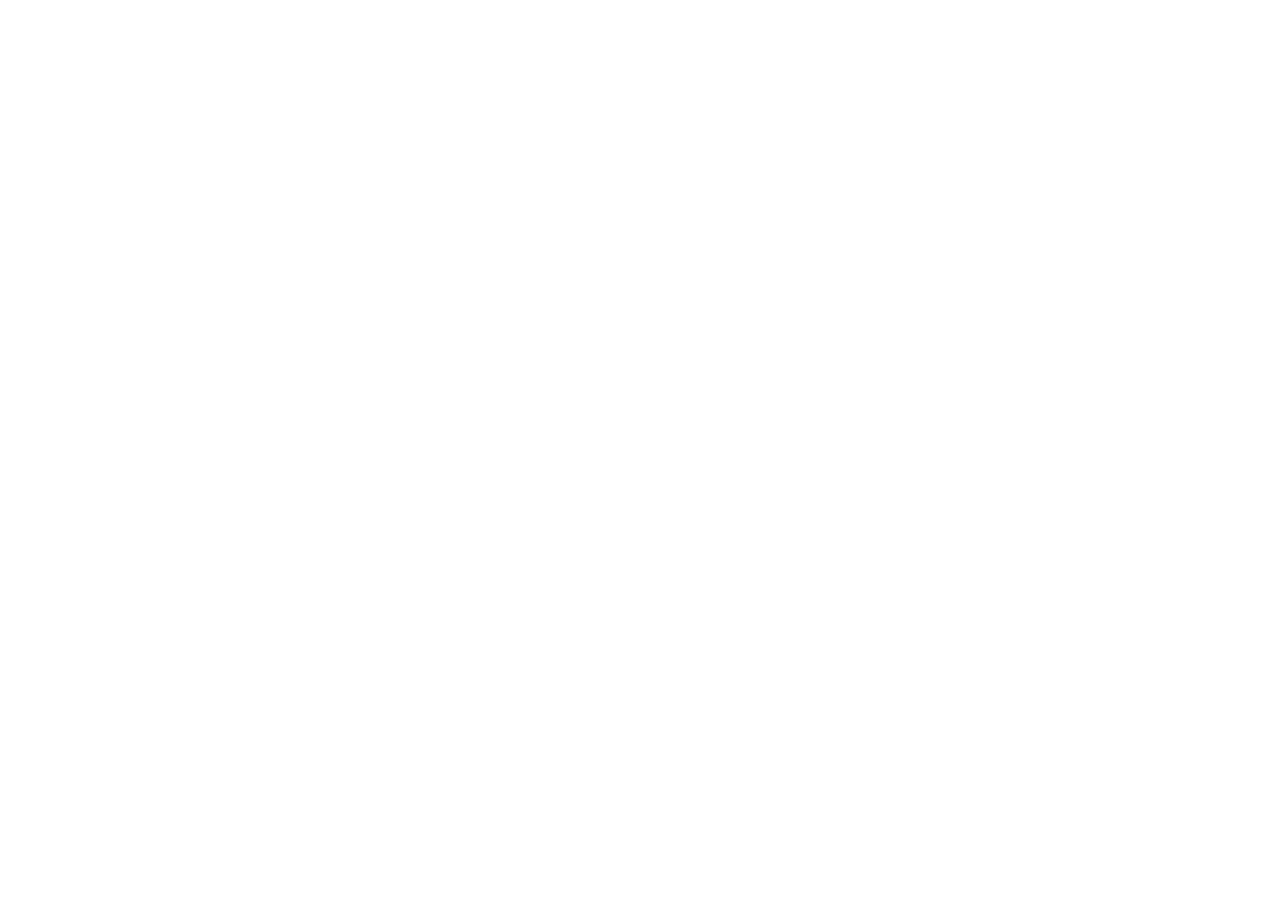
==== index.html @ 72dafe26 "初始化" ====
<!DOCTYPE html>
<html lang="en">
<head>
  <meta charset="UTF-8">
  <meta http-equiv="X-UA-Compatible" content="IE=edge">
  <meta name="viewport" content="width=device-width, initial-scale=1.0">
  <title>Document</title>
</head>
<body>
  
</body>
</html>
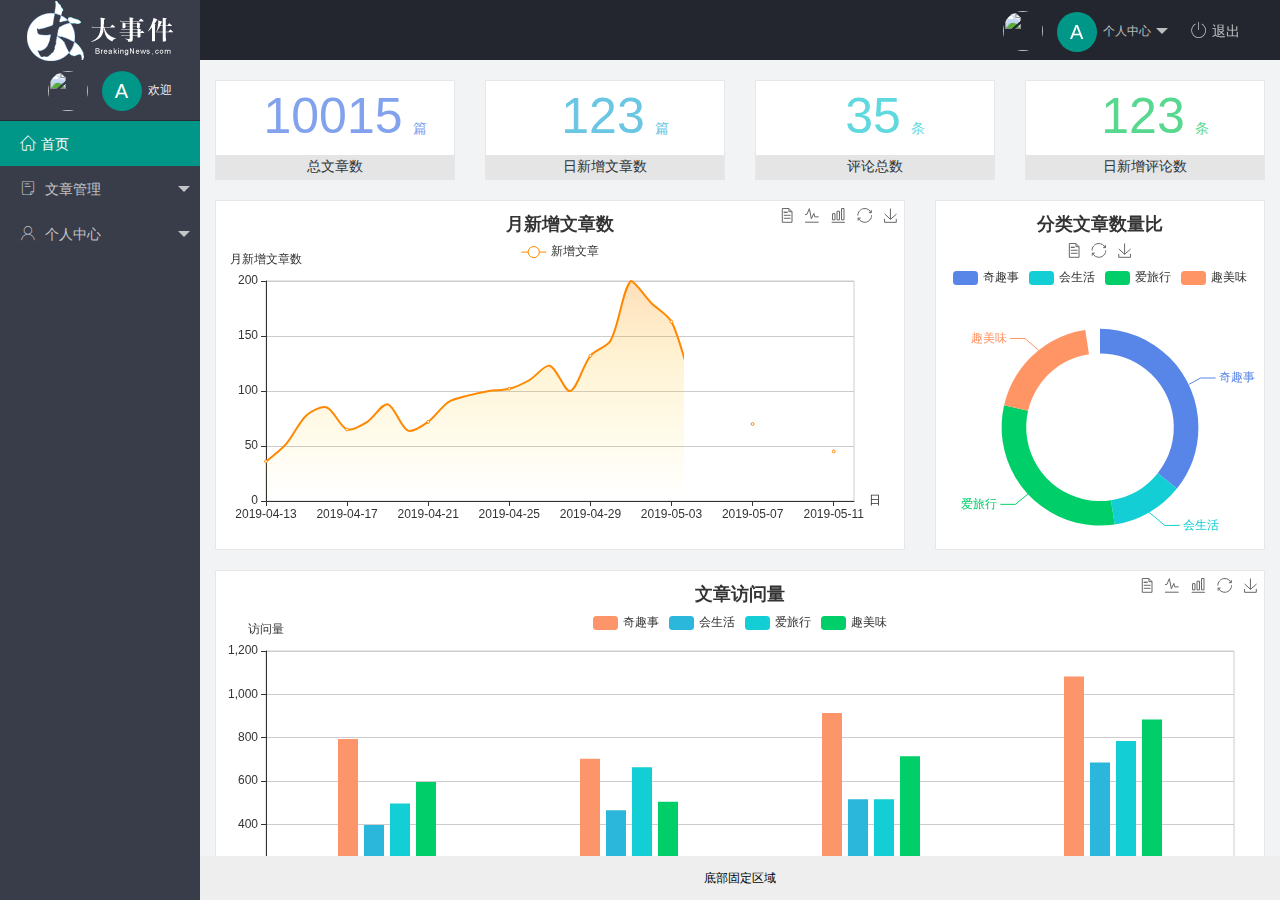
==== commit 8f9b4680: "主页功能开发" ====
--- a/index.html
+++ b/index.html
@@ -4,9 +4,89 @@
   <meta charset="UTF-8">
   <meta http-equiv="X-UA-Compatible" content="IE=edge">
   <meta name="viewport" content="width=device-width, initial-scale=1.0">
-  <title>Document</title>
+  <title>后台主页</title>
+  <link rel="stylesheet" href="/assets/lib/layui/css/layui.css"/>
+  <link rel="stylesheet" href="/assets/fonts/iconfont.css">
+  <link rel="stylesheet" href="/assets/css/index.css"/>
 </head>
 <body>
-  
-</body>
+  <div class="layui-layout layui-layout-admin">
+    <div class="layui-header">
+      <div class="layui-logo layui-hide-xs layui-bg-black">
+        <img src="/assets/images/logo.png" alt=""/>
+      </div>
+      <!-- 头部区域（可配合layui 已有的水平导航） -->
+      <ul class="layui-nav layui-layout-right" >
+        <li class="layui-nav-item layui-hide layui-show-md-inline-block">
+          <a href="javascript:;" class="userinfo">
+            <img src="//tva1.sinaimg.cn/crop.0.0.118.118.180/5db11ff4gw1e77d3nqrv8j203b03cweg.jpg" class="layui-nav-img">
+            <span class="text-avatar">A</span>
+            个人中心
+          </a>
+          <dl class="layui-nav-child">
+            <dd><a href="">基本资料</a></dd>
+            <dd><a href="">更换头像</a></dd>
+            <dd><a href="">重置密码</a></dd>
+          </dl>
+        </li>
+        <li class="layui-nav-item">
+          <a href="JavaScript:;" id="close"><span class="iconfont icon-tuichu"></span>退出</a>
+        </li>
+      </ul>
+    </div>
+    
+    <div class="layui-side layui-bg-black">
+      <div class="layui-side-scroll">
+        <div  class="userinfo">
+          <img src="//tva1.sinaimg.cn/crop.0.0.118.118.180/5db11ff4gw1e77d3nqrv8j203b03cweg.jpg" class="layui-nav-img">
+          <span class="text-avatar">A</span>
+          <span id="welcome">欢迎</span>
+        </div>
+        <!-- 左侧导航区域（可配合layui已有的垂直导航） -->
+        <ul class="layui-nav layui-nav-tree" lay-shrink="all">
+          <li class="layui-nav-item layui-this"><a href="/home/dashboard.html" target="fm"> <span class="iconfont icon-home"></span>首页</a></li>
+          <li class="layui-nav-item ">
+            <a class="" href="javascript:;"><span class="iconfont icon-16"></span>
+              文章管理</a>
+            <dl class="layui-nav-child">
+              <dd><a href="javascript:;">
+                <i class="layui-icon layui-icon-app"></i>
+                  文章类别
+                </a></dd>
+              <dd><a href="javascript:;"><i class="layui-icon layui-icon-app"></i> 
+                文章列表</a></dd>
+              <dd><a href="javascript:;"><i class="layui-icon layui-icon-app"></i> 
+                发布文章</a></dd>
+            </dl>
+          </li>
+          <li class="layui-nav-item">
+            <a href="javascript:;"><span class="iconfont icon-user"></span>
+              个人中心</a>
+            <dl class="layui-nav-child">
+              <dd><a href="javascript:;"><i class="layui-icon layui-icon-app"></i>
+                 基本资料</a></dd>
+              <dd><a href="javascript:;"><i class="layui-icon layui-icon-app"></i> 
+                更换头像</a></dd>
+              <dd><a href=""><i class="layui-icon layui-icon-app"></i> 
+                更改密码</a></dd>
+            </dl>
+          </li>
+        </ul>
+      </div>
+    </div>
+    
+    <div class="layui-body"> 
+      <iframe name='fm' src="/home/dashboard.html" frameborder="0"></iframe>
+    </div>
+    
+    <div class="layui-footer">
+      <!-- 底部固定区域 -->
+      底部固定区域
+    </div>
+  </div>
+  <script src="/assets/lib/layui/layui.all.js"></script>
+  <script src="/assets/lib/jquery.js"></script>
+  <script src="/assets/js/baseAPI.js"></script>
+  <script src="/assets/js/index.js"></script>
+  </body>
 </html>
--- a/assets/lib/layui/css/layui.css
+++ b/assets/lib/layui/css/layui.css
@@ -0,0 +1,2 @@
+/** layui-v2.5.5 MIT License By https://www.layui.com */
+ .layui-inline,img{display:inline-block;vertical-align:middle}h1,h2,h3,h4,h5,h6{font-weight:400}.layui-edge,.layui-header,.layui-inline,.layui-main{position:relative}.layui-body,.layui-edge,.layui-elip{overflow:hidden}.layui-btn,.layui-edge,.layui-inline,img{vertical-align:middle}.layui-btn,.layui-disabled,.layui-icon,.layui-unselect{-moz-user-select:none;-webkit-user-select:none;-ms-user-select:none}.layui-elip,.layui-form-checkbox span,.layui-form-pane .layui-form-label{text-overflow:ellipsis;white-space:nowrap}.layui-breadcrumb,.layui-tree-btnGroup{visibility:hidden}blockquote,body,button,dd,div,dl,dt,form,h1,h2,h3,h4,h5,h6,input,li,ol,p,pre,td,textarea,th,ul{margin:0;padding:0;-webkit-tap-highlight-color:rgba(0,0,0,0)}a:active,a:hover{outline:0}img{border:none}li{list-style:none}table{border-collapse:collapse;border-spacing:0}h4,h5,h6{font-size:100%}button,input,optgroup,option,select,textarea{font-family:inherit;font-size:inherit;font-style:inherit;font-weight:inherit;outline:0}pre{white-space:pre-wrap;white-space:-moz-pre-wrap;white-space:-pre-wrap;white-space:-o-pre-wrap;word-wrap:break-word}body{line-height:24px;font:14px Helvetica Neue,Helvetica,PingFang SC,Tahoma,Arial,sans-serif}hr{height:1px;margin:10px 0;border:0;clear:both}a{color:#333;text-decoration:none}a:hover{color:#777}a cite{font-style:normal;*cursor:pointer}.layui-border-box,.layui-border-box *{box-sizing:border-box}.layui-box,.layui-box *{box-sizing:content-box}.layui-clear{clear:both;*zoom:1}.layui-clear:after{content:'\20';clear:both;*zoom:1;display:block;height:0}.layui-inline{*display:inline;*zoom:1}.layui-edge{display:inline-block;width:0;height:0;border-width:6px;border-style:dashed;border-color:transparent}.layui-edge-top{top:-4px;border-bottom-color:#999;border-bottom-style:solid}.layui-edge-right{border-left-color:#999;border-left-style:solid}.layui-edge-bottom{top:2px;border-top-color:#999;border-top-style:solid}.layui-edge-left{border-right-color:#999;border-right-style:solid}.layui-disabled,.layui-disabled:hover{color:#d2d2d2!important;cursor:not-allowed!important}.layui-circle{border-radius:100%}.layui-show{display:block!important}.layui-hide{display:none!important}@font-face{font-family:layui-icon;src:url(../font/iconfont.eot?v=250);src:url(../font/iconfont.eot?v=250#iefix) format('embedded-opentype'),url(../font/iconfont.woff2?v=250) format('woff2'),url(../font/iconfont.woff?v=250) format('woff'),url(../font/iconfont.ttf?v=250) format('truetype'),url(../font/iconfont.svg?v=250#layui-icon) format('svg')}.layui-icon{font-family:layui-icon!important;font-size:16px;font-style:normal;-webkit-font-smoothing:antialiased;-moz-osx-font-smoothing:grayscale}.layui-icon-reply-fill:before{content:"\e611"}.layui-icon-set-fill:before{content:"\e614"}.layui-icon-menu-fill:before{content:"\e60f"}.layui-icon-search:before{content:"\e615"}.layui-icon-share:before{content:"\e641"}.layui-icon-set-sm:before{content:"\e620"}.layui-icon-engine:before{content:"\e628"}.layui-icon-close:before{content:"\1006"}.layui-icon-close-fill:before{content:"\1007"}.layui-icon-chart-screen:before{content:"\e629"}.layui-icon-star:before{content:"\e600"}.layui-icon-circle-dot:before{content:"\e617"}.layui-icon-chat:before{content:"\e606"}.layui-icon-release:before{content:"\e609"}.layui-icon-list:before{content:"\e60a"}.layui-icon-chart:before{content:"\e62c"}.layui-icon-ok-circle:before{content:"\1005"}.layui-icon-layim-theme:before{content:"\e61b"}.layui-icon-table:before{content:"\e62d"}.layui-icon-right:before{content:"\e602"}.layui-icon-left:before{content:"\e603"}.layui-icon-cart-simple:before{content:"\e698"}.layui-icon-face-cry:before{content:"\e69c"}.layui-icon-face-smile:before{content:"\e6af"}.layui-icon-survey:before{content:"\e6b2"}.layui-icon-tree:before{content:"\e62e"}.layui-icon-upload-circle:before{content:"\e62f"}.layui-icon-add-circle:before{content:"\e61f"}.layui-icon-download-circle:before{content:"\e601"}.layui-icon-templeate-1:before{content:"\e630"}.layui-icon-util:before{content:"\e631"}.layui-icon-face-surprised:before{content:"\e664"}.layui-icon-edit:before{content:"\e642"}.layui-icon-speaker:before{content:"\e645"}.layui-icon-down:before{content:"\e61a"}.layui-icon-file:before{content:"\e621"}.layui-icon-layouts:before{content:"\e632"}.layui-icon-rate-half:before{content:"\e6c9"}.layui-icon-add-circle-fine:before{content:"\e608"}.layui-icon-prev-circle:before{content:"\e633"}.layui-icon-read:before{content:"\e705"}.layui-icon-404:before{content:"\e61c"}.layui-icon-carousel:before{content:"\e634"}.layui-icon-help:before{content:"\e607"}.layui-icon-code-circle:before{content:"\e635"}.layui-icon-water:before{content:"\e636"}.layui-icon-username:before{content:"\e66f"}.layui-icon-find-fill:before{content:"\e670"}.layui-icon-about:before{content:"\e60b"}.layui-icon-location:before{content:"\e715"}.layui-icon-up:before{content:"\e619"}.layui-icon-pause:before{content:"\e651"}.layui-icon-date:before{content:"\e637"}.layui-icon-layim-uploadfile:before{content:"\e61d"}.layui-icon-delete:before{content:"\e640"}.layui-icon-play:before{content:"\e652"}.layui-icon-top:before{content:"\e604"}.layui-icon-friends:before{content:"\e612"}.layui-icon-refresh-3:before{content:"\e9aa"}.layui-icon-ok:before{content:"\e605"}.layui-icon-layer:before{content:"\e638"}.layui-icon-face-smile-fine:before{content:"\e60c"}.layui-icon-dollar:before{content:"\e659"}.layui-icon-group:before{content:"\e613"}.layui-icon-layim-download:before{content:"\e61e"}.layui-icon-picture-fine:before{content:"\e60d"}.layui-icon-link:before{content:"\e64c"}.layui-icon-diamond:before{content:"\e735"}.layui-icon-log:before{content:"\e60e"}.layui-icon-rate-solid:before{content:"\e67a"}.layui-icon-fonts-del:before{content:"\e64f"}.layui-icon-unlink:before{content:"\e64d"}.layui-icon-fonts-clear:before{content:"\e639"}.layui-icon-triangle-r:before{content:"\e623"}.layui-icon-circle:before{content:"\e63f"}.layui-icon-radio:before{content:"\e643"}.layui-icon-align-center:before{content:"\e647"}.layui-icon-align-right:before{content:"\e648"}.layui-icon-align-left:before{content:"\e649"}.layui-icon-loading-1:before{content:"\e63e"}.layui-icon-return:before{content:"\e65c"}.layui-icon-fonts-strong:before{content:"\e62b"}.layui-icon-upload:before{content:"\e67c"}.layui-icon-dialogue:before{content:"\e63a"}.layui-icon-video:before{content:"\e6ed"}.layui-icon-headset:before{content:"\e6fc"}.layui-icon-cellphone-fine:before{content:"\e63b"}.layui-icon-add-1:before{content:"\e654"}.layui-icon-face-smile-b:before{content:"\e650"}.layui-icon-fonts-html:before{content:"\e64b"}.layui-icon-form:before{content:"\e63c"}.layui-icon-cart:before{content:"\e657"}.layui-icon-camera-fill:before{content:"\e65d"}.layui-icon-tabs:before{content:"\e62a"}.layui-icon-fonts-code:before{content:"\e64e"}.layui-icon-fire:before{content:"\e756"}.layui-icon-set:before{content:"\e716"}.layui-icon-fonts-u:before{content:"\e646"}.layui-icon-triangle-d:before{content:"\e625"}.layui-icon-tips:before{content:"\e702"}.layui-icon-picture:before{content:"\e64a"}.layui-icon-more-vertical:before{content:"\e671"}.layui-icon-flag:before{content:"\e66c"}.layui-icon-loading:before{content:"\e63d"}.layui-icon-fonts-i:before{content:"\e644"}.layui-icon-refresh-1:before{content:"\e666"}.layui-icon-rmb:before{content:"\e65e"}.layui-icon-home:before{content:"\e68e"}.layui-icon-user:before{content:"\e770"}.layui-icon-notice:before{content:"\e667"}.layui-icon-login-weibo:before{content:"\e675"}.layui-icon-voice:before{content:"\e688"}.layui-icon-upload-drag:before{content:"\e681"}.layui-icon-login-qq:before{content:"\e676"}.layui-icon-snowflake:before{content:"\e6b1"}.layui-icon-file-b:before{content:"\e655"}.layui-icon-template:before{content:"\e663"}.layui-icon-auz:before{content:"\e672"}.layui-icon-console:before{content:"\e665"}.layui-icon-app:before{content:"\e653"}.layui-icon-prev:before{content:"\e65a"}.layui-icon-website:before{content:"\e7ae"}.layui-icon-next:before{content:"\e65b"}.layui-icon-component:before{content:"\e857"}.layui-icon-more:before{content:"\e65f"}.layui-icon-login-wechat:before{content:"\e677"}.layui-icon-shrink-right:before{content:"\e668"}.layui-icon-spread-left:before{content:"\e66b"}.layui-icon-camera:before{content:"\e660"}.layui-icon-note:before{content:"\e66e"}.layui-icon-refresh:before{content:"\e669"}.layui-icon-female:before{content:"\e661"}.layui-icon-male:before{content:"\e662"}.layui-icon-password:before{content:"\e673"}.layui-icon-senior:before{content:"\e674"}.layui-icon-theme:before{content:"\e66a"}.layui-icon-tread:before{content:"\e6c5"}.layui-icon-praise:before{content:"\e6c6"}.layui-icon-star-fill:before{content:"\e658"}.layui-icon-rate:before{content:"\e67b"}.layui-icon-template-1:before{content:"\e656"}.layui-icon-vercode:before{content:"\e679"}.layui-icon-cellphone:before{content:"\e678"}.layui-icon-screen-full:before{content:"\e622"}.layui-icon-screen-restore:before{content:"\e758"}.layui-icon-cols:before{content:"\e610"}.layui-icon-export:before{content:"\e67d"}.layui-icon-print:before{content:"\e66d"}.layui-icon-slider:before{content:"\e714"}.layui-icon-addition:before{content:"\e624"}.layui-icon-subtraction:before{content:"\e67e"}.layui-icon-service:before{content:"\e626"}.layui-icon-transfer:before{content:"\e691"}.layui-main{width:1140px;margin:0 auto}.layui-header{z-index:1000;height:60px}.layui-header a:hover{transition:all .5s;-webkit-transition:all .5s}.layui-side{position:fixed;left:0;top:0;bottom:0;z-index:999;width:200px;overflow-x:hidden}.layui-side-scroll{position:relative;width:220px;height:100%;overflow-x:hidden}.layui-body{position:absolute;left:200px;right:0;top:0;bottom:0;z-index:998;width:auto;overflow-y:auto;box-sizing:border-box}.layui-layout-body{overflow:hidden}.layui-layout-admin .layui-header{background-color:#23262E}.layui-layout-admin .layui-side{top:60px;width:200px;overflow-x:hidden}.layui-layout-admin .layui-body{position:fixed;top:60px;bottom:44px}.layui-layout-admin .layui-main{width:auto;margin:0 15px}.layui-layout-admin .layui-footer{position:fixed;left:200px;right:0;bottom:0;height:44px;line-height:44px;padding:0 15px;background-color:#eee}.layui-layout-admin .layui-logo{position:absolute;left:0;top:0;width:200px;height:100%;line-height:60px;text-align:center;color:#009688;font-size:16px}.layui-layout-admin .layui-header .layui-nav{background:0 0}.layui-layout-left{position:absolute!important;left:200px;top:0}.layui-layout-right{position:absolute!important;right:0;top:0}.layui-container{position:relative;margin:0 auto;padding:0 15px;box-sizing:border-box}.layui-fluid{position:relative;margin:0 auto;padding:0 15px}.layui-row:after,.layui-row:before{content:'';display:block;clear:both}.layui-col-lg1,.layui-col-lg10,.layui-col-lg11,.layui-col-lg12,.layui-col-lg2,.layui-col-lg3,.layui-col-lg4,.layui-col-lg5,.layui-col-lg6,.layui-col-lg7,.layui-col-lg8,.layui-col-lg9,.layui-col-md1,.layui-col-md10,.layui-col-md11,.layui-col-md12,.layui-col-md2,.layui-col-md3,.layui-col-md4,.layui-col-md5,.layui-col-md6,.layui-col-md7,.layui-col-md8,.layui-col-md9,.layui-col-sm1,.layui-col-sm10,.layui-col-sm11,.layui-col-sm12,.layui-col-sm2,.layui-col-sm3,.layui-col-sm4,.layui-col-sm5,.layui-col-sm6,.layui-col-sm7,.layui-col-sm8,.layui-col-sm9,.layui-col-xs1,.layui-col-xs10,.layui-col-xs11,.layui-col-xs12,.layui-col-xs2,.layui-col-xs3,.layui-col-xs4,.layui-col-xs5,.layui-col-xs6,.layui-col-xs7,.layui-col-xs8,.layui-col-xs9{position:relative;display:block;box-sizing:border-box}.layui-col-xs1,.layui-col-xs10,.layui-col-xs11,.layui-col-xs12,.layui-col-xs2,.layui-col-xs3,.layui-col-xs4,.layui-col-xs5,.layui-col-xs6,.layui-col-xs7,.layui-col-xs8,.layui-col-xs9{float:left}.layui-col-xs1{width:8.33333333%}.layui-col-xs2{width:16.66666667%}.layui-col-xs3{width:25%}.layui-col-xs4{width:33.33333333%}.layui-col-xs5{width:41.66666667%}.layui-col-xs6{width:50%}.layui-col-xs7{width:58.33333333%}.layui-col-xs8{width:66.66666667%}.layui-col-xs9{width:75%}.layui-col-xs10{width:83.33333333%}.layui-col-xs11{width:91.66666667%}.layui-col-xs12{width:100%}.layui-col-xs-offset1{margin-left:8.33333333%}.layui-col-xs-offset2{margin-left:16.66666667%}.layui-col-xs-offset3{margin-left:25%}.layui-col-xs-offset4{margin-left:33.33333333%}.layui-col-xs-offset5{margin-left:41.66666667%}.layui-col-xs-offset6{margin-left:50%}.layui-col-xs-offset7{margin-left:58.33333333%}.layui-col-xs-offset8{margin-left:66.66666667%}.layui-col-xs-offset9{margin-left:75%}.layui-col-xs-offset10{margin-left:83.33333333%}.layui-col-xs-offset11{margin-left:91.66666667%}.layui-col-xs-offset12{margin-left:100%}@media screen and (max-width:768px){.layui-hide-xs{display:none!important}.layui-show-xs-block{display:block!important}.layui-show-xs-inline{display:inline!important}.layui-show-xs-inline-block{display:inline-block!important}}@media screen and (min-width:768px){.layui-container{width:750px}.layui-hide-sm{display:none!important}.layui-show-sm-block{display:block!important}.layui-show-sm-inline{display:inline!important}.layui-show-sm-inline-block{display:inline-block!important}.layui-col-sm1,.layui-col-sm10,.layui-col-sm11,.layui-col-sm12,.layui-col-sm2,.layui-col-sm3,.layui-col-sm4,.layui-col-sm5,.layui-col-sm6,.layui-col-sm7,.layui-col-sm8,.layui-col-sm9{float:left}.layui-col-sm1{width:8.33333333%}.layui-col-sm2{width:16.66666667%}.layui-col-sm3{width:25%}.layui-col-sm4{width:33.33333333%}.layui-col-sm5{width:41.66666667%}.layui-col-sm6{width:50%}.layui-col-sm7{width:58.33333333%}.layui-col-sm8{width:66.66666667%}.layui-col-sm9{width:75%}.layui-col-sm10{width:83.33333333%}.layui-col-sm11{width:91.66666667%}.layui-col-sm12{width:100%}.layui-col-sm-offset1{margin-left:8.33333333%}.layui-col-sm-offset2{margin-left:16.66666667%}.layui-col-sm-offset3{margin-left:25%}.layui-col-sm-offset4{margin-left:33.33333333%}.layui-col-sm-offset5{margin-left:41.66666667%}.layui-col-sm-offset6{margin-left:50%}.layui-col-sm-offset7{margin-left:58.33333333%}.layui-col-sm-offset8{margin-left:66.66666667%}.layui-col-sm-offset9{margin-left:75%}.layui-col-sm-offset10{margin-left:83.33333333%}.layui-col-sm-offset11{margin-left:91.66666667%}.layui-col-sm-offset12{margin-left:100%}}@media screen and (min-width:992px){.layui-container{width:970px}.layui-hide-md{display:none!important}.layui-show-md-block{display:block!important}.layui-show-md-inline{display:inline!important}.layui-show-md-inline-block{display:inline-block!important}.layui-col-md1,.layui-col-md10,.layui-col-md11,.layui-col-md12,.layui-col-md2,.layui-col-md3,.layui-col-md4,.layui-col-md5,.layui-col-md6,.layui-col-md7,.layui-col-md8,.layui-col-md9{float:left}.layui-col-md1{width:8.33333333%}.layui-col-md2{width:16.66666667%}.layui-col-md3{width:25%}.layui-col-md4{width:33.33333333%}.layui-col-md5{width:41.66666667%}.layui-col-md6{width:50%}.layui-col-md7{width:58.33333333%}.layui-col-md8{width:66.66666667%}.layui-col-md9{width:75%}.layui-col-md10{width:83.33333333%}.layui-col-md11{width:91.66666667%}.layui-col-md12{width:100%}.layui-col-md-offset1{margin-left:8.33333333%}.layui-col-md-offset2{margin-left:16.66666667%}.layui-col-md-offset3{margin-left:25%}.layui-col-md-offset4{margin-left:33.33333333%}.layui-col-md-offset5{margin-left:41.66666667%}.layui-col-md-offset6{margin-left:50%}.layui-col-md-offset7{margin-left:58.33333333%}.layui-col-md-offset8{margin-left:66.66666667%}.layui-col-md-offset9{margin-left:75%}.layui-col-md-offset10{margin-left:83.33333333%}.layui-col-md-offset11{margin-left:91.66666667%}.layui-col-md-offset12{margin-left:100%}}@media screen and (min-width:1200px){.layui-container{width:1170px}.layui-hide-lg{display:none!important}.layui-show-lg-block{display:block!important}.layui-show-lg-inline{display:inline!important}.layui-show-lg-inline-block{display:inline-block!important}.layui-col-lg1,.layui-col-lg10,.layui-col-lg11,.layui-col-lg12,.layui-col-lg2,.layui-col-lg3,.layui-col-lg4,.layui-col-lg5,.layui-col-lg6,.layui-col-lg7,.layui-col-lg8,.layui-col-lg9{float:left}.layui-col-lg1{width:8.33333333%}.layui-col-lg2{width:16.66666667%}.layui-col-lg3{width:25%}.layui-col-lg4{width:33.33333333%}.layui-col-lg5{width:41.66666667%}.layui-col-lg6{width:50%}.layui-col-lg7{width:58.33333333%}.layui-col-lg8{width:66.66666667%}.layui-col-lg9{width:75%}.layui-col-lg10{width:83.33333333%}.layui-col-lg11{width:91.66666667%}.layui-col-lg12{width:100%}.layui-col-lg-offset1{margin-left:8.33333333%}.layui-col-lg-offset2{margin-left:16.66666667%}.layui-col-lg-offset3{margin-left:25%}.layui-col-lg-offset4{margin-left:33.33333333%}.layui-col-lg-offset5{margin-left:41.66666667%}.layui-col-lg-offset6{margin-left:50%}.layui-col-lg-offset7{margin-left:58.33333333%}.layui-col-lg-offset8{margin-left:66.66666667%}.layui-col-lg-offset9{margin-left:75%}.layui-col-lg-offset10{margin-left:83.33333333%}.layui-col-lg-offset11{margin-left:91.66666667%}.layui-col-lg-offset12{margin-left:100%}}.layui-col-space1{margin:-.5px}.layui-col-space1>*{padding:.5px}.layui-col-space3{margin:-1.5px}.layui-col-space3>*{padding:1.5px}.layui-col-space5{margin:-2.5px}.layui-col-space5>*{padding:2.5px}.layui-col-space8{margin:-3.5px}.layui-col-space8>*{padding:3.5px}.layui-col-space10{margin:-5px}.layui-col-space10>*{padding:5px}.layui-col-space12{margin:-6px}.layui-col-space12>*{padding:6px}.layui-col-space15{margin:-7.5px}.layui-col-space15>*{padding:7.5px}.layui-col-space18{margin:-9px}.layui-col-space18>*{padding:9px}.layui-col-space20{margin:-10px}.layui-col-space20>*{padding:10px}.layui-col-space22{margin:-11px}.layui-col-space22>*{padding:11px}.layui-col-space25{margin:-12.5px}.layui-col-space25>*{padding:12.5px}.layui-col-space30{margin:-15px}.layui-col-space30>*{padding:15px}.layui-btn,.layui-input,.layui-select,.layui-textarea,.layui-upload-button{outline:0;-webkit-appearance:none;transition:all .3s;-webkit-transition:all .3s;box-sizing:border-box}.layui-elem-quote{margin-bottom:10px;padding:15px;line-height:22px;border-left:5px solid #009688;border-radius:0 2px 2px 0;background-color:#f2f2f2}.layui-quote-nm{border-style:solid;border-width:1px 1px 1px 5px;background:0 0}.layui-elem-field{margin-bottom:10px;padding:0;border-width:1px;border-style:solid}.layui-elem-field legend{margin-left:20px;padding:0 10px;font-size:20px;font-weight:300}.layui-field-title{margin:10px 0 20px;border-width:1px 0 0}.layui-field-box{padding:10px 15px}.layui-field-title .layui-field-box{padding:10px 0}.layui-progress{position:relative;height:6px;border-radius:20px;background-color:#e2e2e2}.layui-progress-bar{position:absolute;left:0;top:0;width:0;max-width:100%;height:6px;border-radius:20px;text-align:right;background-color:#5FB878;transition:all .3s;-webkit-transition:all .3s}.layui-progress-big,.layui-progress-big .layui-progress-bar{height:18px;line-height:18px}.layui-progress-text{position:relative;top:-20px;line-height:18px;font-size:12px;color:#666}.layui-progress-big .layui-progress-text{position:static;padding:0 10px;color:#fff}.layui-collapse{border-width:1px;border-style:solid;border-radius:2px}.layui-colla-content,.layui-colla-item{border-top-width:1px;border-top-style:solid}.layui-colla-item:first-child{border-top:none}.layui-colla-title{position:relative;height:42px;line-height:42px;padding:0 15px 0 35px;color:#333;background-color:#f2f2f2;cursor:pointer;font-size:14px;overflow:hidden}.layui-colla-content{display:none;padding:10px 15px;line-height:22px;color:#666}.layui-colla-icon{position:absolute;left:15px;top:0;font-size:14px}.layui-card{margin-bottom:15px;border-radius:2px;background-color:#fff;box-shadow:0 1px 2px 0 rgba(0,0,0,.05)}.layui-card:last-child{margin-bottom:0}.layui-card-header{position:relative;height:42px;line-height:42px;padding:0 15px;border-bottom:1px solid #f6f6f6;color:#333;border-radius:2px 2px 0 0;font-size:14px}.layui-bg-black,.layui-bg-blue,.layui-bg-cyan,.layui-bg-green,.layui-bg-orange,.layui-bg-red{color:#fff!important}.layui-card-body{position:relative;padding:10px 15px;line-height:24px}.layui-card-body[pad15]{padding:15px}.layui-card-body[pad20]{padding:20px}.layui-card-body .layui-table{margin:5px 0}.layui-card .layui-tab{margin:0}.layui-panel-window{position:relative;padding:15px;border-radius:0;border-top:5px solid #E6E6E6;background-color:#fff}.layui-auxiliar-moving{position:fixed;left:0;right:0;top:0;bottom:0;width:100%;height:100%;background:0 0;z-index:9999999999}.layui-form-label,.layui-form-mid,.layui-form-select,.layui-input-block,.layui-input-inline,.layui-textarea{position:relative}.layui-bg-red{background-color:#FF5722!important}.layui-bg-orange{background-color:#FFB800!important}.layui-bg-green{background-color:#009688!important}.layui-bg-cyan{background-color:#2F4056!important}.layui-bg-blue{background-color:#1E9FFF!important}.layui-bg-black{background-color:#393D49!important}.layui-bg-gray{background-color:#eee!important;color:#666!important}.layui-badge-rim,.layui-colla-content,.layui-colla-item,.layui-collapse,.layui-elem-field,.layui-form-pane .layui-form-item[pane],.layui-form-pane .layui-form-label,.layui-input,.layui-layedit,.layui-layedit-tool,.layui-quote-nm,.layui-select,.layui-tab-bar,.layui-tab-card,.layui-tab-title,.layui-tab-title .layui-this:after,.layui-textarea{border-color:#e6e6e6}.layui-timeline-item:before,hr{background-color:#e6e6e6}.layui-text{line-height:22px;font-size:14px;color:#666}.layui-text h1,.layui-text h2,.layui-text h3{font-weight:500;color:#333}.layui-text h1{font-size:30px}.layui-text h2{font-size:24px}.layui-text h3{font-size:18px}.layui-text a:not(.layui-btn){color:#01AAED}.layui-text a:not(.layui-btn):hover{text-decoration:underline}.layui-text ul{padding:5px 0 5px 15px}.layui-text ul li{margin-top:5px;list-style-type:disc}.layui-text em,.layui-word-aux{color:#999!important;padding:0 5px!important}.layui-btn{display:inline-block;height:38px;line-height:38px;padding:0 18px;background-color:#009688;color:#fff;white-space:nowrap;text-align:center;font-size:14px;border:none;border-radius:2px;cursor:pointer}.layui-btn:hover{opacity:.8;filter:alpha(opacity=80);color:#fff}.layui-btn:active{opacity:1;filter:alpha(opacity=100)}.layui-btn+.layui-btn{margin-left:10px}.layui-btn-container{font-size:0}.layui-btn-container .layui-btn{margin-right:10px;margin-bottom:10px}.layui-btn-container .layui-btn+.layui-btn{margin-left:0}.layui-table .layui-btn-container .layui-btn{margin-bottom:9px}.layui-btn-radius{border-radius:100px}.layui-btn .layui-icon{margin-right:3px;font-size:18px;vertical-align:bottom;vertical-align:middle\9}.layui-btn-primary{border:1px solid #C9C9C9;background-color:#fff;color:#555}.layui-btn-primary:hover{border-color:#009688;color:#333}.layui-btn-normal{background-color:#1E9FFF}.layui-btn-warm{background-color:#FFB800}.layui-btn-danger{background-color:#FF5722}.layui-btn-checked{background-color:#5FB878}.layui-btn-disabled,.layui-btn-disabled:active,.layui-btn-disabled:hover{border:1px solid #e6e6e6;background-color:#FBFBFB;color:#C9C9C9;cursor:not-allowed;opacity:1}.layui-btn-lg{height:44px;line-height:44px;padding:0 25px;font-size:16px}.layui-btn-sm{height:30px;line-height:30px;padding:0 10px;font-size:12px}.layui-btn-sm i{font-size:16px!important}.layui-btn-xs{height:22px;line-height:22px;padding:0 5px;font-size:12px}.layui-btn-xs i{font-size:14px!important}.layui-btn-group{display:inline-block;vertical-align:middle;font-size:0}.layui-btn-group .layui-btn{margin-left:0!important;margin-right:0!important;border-left:1px solid rgba(255,255,255,.5);border-radius:0}.layui-btn-group .layui-btn-primary{border-left:none}.layui-btn-group .layui-btn-primary:hover{border-color:#C9C9C9;color:#009688}.layui-btn-group .layui-btn:first-child{border-left:none;border-radius:2px 0 0 2px}.layui-btn-group .layui-btn-primary:first-child{border-left:1px solid #c9c9c9}.layui-btn-group .layui-btn:last-child{border-radius:0 2px 2px 0}.layui-btn-group .layui-btn+.layui-btn{margin-left:0}.layui-btn-group+.layui-btn-group{margin-left:10px}.layui-btn-fluid{width:100%}.layui-input,.layui-select,.layui-textarea{height:38px;line-height:1.3;line-height:38px\9;border-width:1px;border-style:solid;background-color:#fff;border-radius:2px}.layui-input::-webkit-input-placeholder,.layui-select::-webkit-input-placeholder,.layui-textarea::-webkit-input-placeholder{line-height:1.3}.layui-input,.layui-textarea{display:block;width:100%;padding-left:10px}.layui-input:hover,.layui-textarea:hover{border-color:#D2D2D2!important}.layui-input:focus,.layui-textarea:focus{border-color:#C9C9C9!important}.layui-textarea{min-height:100px;height:auto;line-height:20px;padding:6px 10px;resize:vertical}.layui-select{padding:0 10px}.layui-form input[type=checkbox],.layui-form input[type=radio],.layui-form select{display:none}.layui-form [lay-ignore]{display:initial}.layui-form-item{margin-bottom:15px;clear:both;*zoom:1}.layui-form-item:after{content:'\20';clear:both;*zoom:1;display:block;height:0}.layui-form-label{float:left;display:block;padding:9px 15px;width:80px;font-weight:400;line-height:20px;text-align:right}.layui-form-label-col{display:block;float:none;padding:9px 0;line-height:20px;text-align:left}.layui-form-item .layui-inline{margin-bottom:5px;margin-right:10px}.layui-input-block{margin-left:110px;min-height:36px}.layui-input-inline{display:inline-block;vertical-align:middle}.layui-form-item .layui-input-inline{float:left;width:190px;margin-right:10px}.layui-form-text .layui-input-inline{width:auto}.layui-form-mid{float:left;display:block;padding:9px 0!important;line-height:20px;margin-right:10px}.layui-form-danger+.layui-form-select .layui-input,.layui-form-danger:focus{border-color:#FF5722!important}.layui-form-select .layui-input{padding-right:30px;cursor:pointer}.layui-form-select .layui-edge{position:absolute;right:10px;top:50%;margin-top:-3px;cursor:pointer;border-width:6px;border-top-color:#c2c2c2;border-top-style:solid;transition:all .3s;-webkit-transition:all .3s}.layui-form-select dl{display:none;position:absolute;left:0;top:42px;padding:5px 0;z-index:899;min-width:100%;border:1px solid #d2d2d2;max-height:300px;overflow-y:auto;background-color:#fff;border-radius:2px;box-shadow:0 2px 4px rgba(0,0,0,.12);box-sizing:border-box}.layui-form-select dl dd,.layui-form-select dl dt{padding:0 10px;line-height:36px;white-space:nowrap;overflow:hidden;text-overflow:ellipsis}.layui-form-select dl dt{font-size:12px;color:#999}.layui-form-select dl dd{cursor:pointer}.layui-form-select dl dd:hover{background-color:#f2f2f2;-webkit-transition:.5s all;transition:.5s all}.layui-form-select .layui-select-group dd{padding-left:20px}.layui-form-select dl dd.layui-select-tips{padding-left:10px!important;color:#999}.layui-form-select dl dd.layui-this{background-color:#5FB878;color:#fff}.layui-form-checkbox,.layui-form-select dl dd.layui-disabled{background-color:#fff}.layui-form-selected dl{display:block}.layui-form-checkbox,.layui-form-checkbox *,.layui-form-switch{display:inline-block;vertical-align:middle}.layui-form-selected .layui-edge{margin-top:-9px;-webkit-transform:rotate(180deg);transform:rotate(180deg);margin-top:-3px\9}:root .layui-form-selected .layui-edge{margin-top:-9px\0/IE9}.layui-form-selectup dl{top:auto;bottom:42px}.layui-select-none{margin:5px 0;text-align:center;color:#999}.layui-select-disabled .layui-disabled{border-color:#eee!important}.layui-select-disabled .layui-edge{border-top-color:#d2d2d2}.layui-form-checkbox{position:relative;height:30px;line-height:30px;margin-right:10px;padding-right:30px;cursor:pointer;font-size:0;-webkit-transition:.1s linear;transition:.1s linear;box-sizing:border-box}.layui-form-checkbox span{padding:0 10px;height:100%;font-size:14px;border-radius:2px 0 0 2px;background-color:#d2d2d2;color:#fff;overflow:hidden}.layui-form-checkbox:hover span{background-color:#c2c2c2}.layui-form-checkbox i{position:absolute;right:0;top:0;width:30px;height:28px;border:1px solid #d2d2d2;border-left:none;border-radius:0 2px 2px 0;color:#fff;font-size:20px;text-align:center}.layui-form-checkbox:hover i{border-color:#c2c2c2;color:#c2c2c2}.layui-form-checked,.layui-form-checked:hover{border-color:#5FB878}.layui-form-checked span,.layui-form-checked:hover span{background-color:#5FB878}.layui-form-checked i,.layui-form-checked:hover i{color:#5FB878}.layui-form-item .layui-form-checkbox{margin-top:4px}.layui-form-checkbox[lay-skin=primary]{height:auto!important;line-height:normal!important;min-width:18px;min-height:18px;border:none!important;margin-right:0;padding-left:28px;padding-right:0;background:0 0}.layui-form-checkbox[lay-skin=primary] span{padding-left:0;padding-right:15px;line-height:18px;background:0 0;color:#666}.layui-form-checkbox[lay-skin=primary] i{right:auto;left:0;width:16px;height:16px;line-height:16px;border:1px solid #d2d2d2;font-size:12px;border-radius:2px;background-color:#fff;-webkit-transition:.1s linear;transition:.1s linear}.layui-form-checkbox[lay-skin=primary]:hover i{border-color:#5FB878;color:#fff}.layui-form-checked[lay-skin=primary] i{border-color:#5FB878!important;background-color:#5FB878;color:#fff}.layui-checkbox-disbaled[lay-skin=primary] span{background:0 0!important;color:#c2c2c2}.layui-checkbox-disbaled[lay-skin=primary]:hover i{border-color:#d2d2d2}.layui-form-item .layui-form-checkbox[lay-skin=primary]{margin-top:10px}.layui-form-switch{position:relative;height:22px;line-height:22px;min-width:35px;padding:0 5px;margin-top:8px;border:1px solid #d2d2d2;border-radius:20px;cursor:pointer;background-color:#fff;-webkit-transition:.1s linear;transition:.1s linear}.layui-form-switch i{position:absolute;left:5px;top:3px;width:16px;height:16px;border-radius:20px;background-color:#d2d2d2;-webkit-transition:.1s linear;transition:.1s linear}.layui-form-switch em{position:relative;top:0;width:25px;margin-left:21px;padding:0!important;text-align:center!important;color:#999!important;font-style:normal!important;font-size:12px}.layui-form-onswitch{border-color:#5FB878;background-color:#5FB878}.layui-checkbox-disbaled,.layui-checkbox-disbaled i{border-color:#e2e2e2!important}.layui-form-onswitch i{left:100%;margin-left:-21px;background-color:#fff}.layui-form-onswitch em{margin-left:5px;margin-right:21px;color:#fff!important}.layui-checkbox-disbaled span{background-color:#e2e2e2!important}.layui-checkbox-disbaled:hover i{color:#fff!important}[lay-radio]{display:none}.layui-form-radio,.layui-form-radio *{display:inline-block;vertical-align:middle}.layui-form-radio{line-height:28px;margin:6px 10px 0 0;padding-right:10px;cursor:pointer;font-size:0}.layui-form-radio *{font-size:14px}.layui-form-radio>i{margin-right:8px;font-size:22px;color:#c2c2c2}.layui-form-radio>i:hover,.layui-form-radioed>i{color:#5FB878}.layui-radio-disbaled>i{color:#e2e2e2!important}.layui-form-pane .layui-form-label{width:110px;padding:8px 15px;height:38px;line-height:20px;border-width:1px;border-style:solid;border-radius:2px 0 0 2px;text-align:center;background-color:#FBFBFB;overflow:hidden;box-sizing:border-box}.layui-form-pane .layui-input-inline{margin-left:-1px}.layui-form-pane .layui-input-block{margin-left:110px;left:-1px}.layui-form-pane .layui-input{border-radius:0 2px 2px 0}.layui-form-pane .layui-form-text .layui-form-label{float:none;width:100%;border-radius:2px;box-sizing:border-box;text-align:left}.layui-form-pane .layui-form-text .layui-input-inline{display:block;margin:0;top:-1px;clear:both}.layui-form-pane .layui-form-text .layui-input-block{margin:0;left:0;top:-1px}.layui-form-pane .layui-form-text .layui-textarea{min-height:100px;border-radius:0 0 2px 2px}.layui-form-pane .layui-form-checkbox{margin:4px 0 4px 10px}.layui-form-pane .layui-form-radio,.layui-form-pane .layui-form-switch{margin-top:6px;margin-left:10px}.layui-form-pane .layui-form-item[pane]{position:relative;border-width:1px;border-style:solid}.layui-form-pane .layui-form-item[pane] .layui-form-label{position:absolute;left:0;top:0;height:100%;border-width:0 1px 0 0}.layui-form-pane .layui-form-item[pane] .layui-input-inline{margin-left:110px}@media screen and (max-width:450px){.layui-form-item .layui-form-label{text-overflow:ellipsis;overflow:hidden;white-space:nowrap}.layui-form-item .layui-inline{display:block;margin-right:0;margin-bottom:20px;clear:both}.layui-form-item .layui-inline:after{content:'\20';clear:both;display:block;height:0}.layui-form-item .layui-input-inline{display:block;float:none;left:-3px;width:auto;margin:0 0 10px 112px}.layui-form-item .layui-input-inline+.layui-form-mid{margin-left:110px;top:-5px;padding:0}.layui-form-item .layui-form-checkbox{margin-right:5px;margin-bottom:5px}}.layui-layedit{border-width:1px;border-style:solid;border-radius:2px}.layui-layedit-tool{padding:3px 5px;border-bottom-width:1px;border-bottom-style:solid;font-size:0}.layedit-tool-fixed{position:fixed;top:0;border-top:1px solid #e2e2e2}.layui-layedit-tool .layedit-tool-mid,.layui-layedit-tool .layui-icon{display:inline-block;vertical-align:middle;text-align:center;font-size:14px}.layui-layedit-tool .layui-icon{position:relative;width:32px;height:30px;line-height:30px;margin:3px 5px;color:#777;cursor:pointer;border-radius:2px}.layui-layedit-tool .layui-icon:hover{color:#393D49}.layui-layedit-tool .layui-icon:active{color:#000}.layui-layedit-tool .layedit-tool-active{background-color:#e2e2e2;color:#000}.layui-layedit-tool .layui-disabled,.layui-layedit-tool .layui-disabled:hover{color:#d2d2d2;cursor:not-allowed}.layui-layedit-tool .layedit-tool-mid{width:1px;height:18px;margin:0 10px;background-color:#d2d2d2}.layedit-tool-html{width:50px!important;font-size:30px!important}.layedit-tool-b,.layedit-tool-code,.layedit-tool-help{font-size:16px!important}.layedit-tool-d,.layedit-tool-face,.layedit-tool-image,.layedit-tool-unlink{font-size:18px!important}.layedit-tool-image input{position:absolute;font-size:0;left:0;top:0;width:100%;height:100%;opacity:.01;filter:Alpha(opacity=1);cursor:pointer}.layui-layedit-iframe iframe{display:block;width:100%}#LAY_layedit_code{overflow:hidden}.layui-laypage{display:inline-block;*display:inline;*zoom:1;vertical-align:middle;margin:10px 0;font-size:0}.layui-laypage>a:first-child,.layui-laypage>a:first-child em{border-radius:2px 0 0 2px}.layui-laypage>a:last-child,.layui-laypage>a:last-child em{border-radius:0 2px 2px 0}.layui-laypage>:first-child{margin-left:0!important}.layui-laypage>:last-child{margin-right:0!important}.layui-laypage a,.layui-laypage button,.layui-laypage input,.layui-laypage select,.layui-laypage span{border:1px solid #e2e2e2}.layui-laypage a,.layui-laypage span{display:inline-block;*display:inline;*zoom:1;vertical-align:middle;padding:0 15px;height:28px;line-height:28px;margin:0 -1px 5px 0;background-color:#fff;color:#333;font-size:12px}.layui-flow-more a *,.layui-laypage input,.layui-table-view select[lay-ignore]{display:inline-block}.layui-laypage a:hover{color:#009688}.layui-laypage em{font-style:normal}.layui-laypage .layui-laypage-spr{color:#999;font-weight:700}.layui-laypage a{text-decoration:none}.layui-laypage .layui-laypage-curr{position:relative}.layui-laypage .layui-laypage-curr em{position:relative;color:#fff}.layui-laypage .layui-laypage-curr .layui-laypage-em{position:absolute;left:-1px;top:-1px;padding:1px;width:100%;height:100%;background-color:#009688}.layui-laypage-em{border-radius:2px}.layui-laypage-next em,.layui-laypage-prev em{font-family:Sim sun;font-size:16px}.layui-laypage .layui-laypage-count,.layui-laypage .layui-laypage-limits,.layui-laypage .layui-laypage-refresh,.layui-laypage .layui-laypage-skip{margin-left:10px;margin-right:10px;padding:0;border:none}.layui-laypage .layui-laypage-limits,.layui-laypage .layui-laypage-refresh{vertical-align:top}.layui-laypage .layui-laypage-refresh i{font-size:18px;cursor:pointer}.layui-laypage select{height:22px;padding:3px;border-radius:2px;cursor:pointer}.layui-laypage .layui-laypage-skip{height:30px;line-height:30px;color:#999}.layui-laypage button,.layui-laypage input{height:30px;line-height:30px;border-radius:2px;vertical-align:top;background-color:#fff;box-sizing:border-box}.layui-laypage input{width:40px;margin:0 10px;padding:0 3px;text-align:center}.layui-laypage input:focus,.layui-laypage select:focus{border-color:#009688!important}.layui-laypage button{margin-left:10px;padding:0 10px;cursor:pointer}.layui-table,.layui-table-view{margin:10px 0}.layui-flow-more{margin:10px 0;text-align:center;color:#999;font-size:14px}.layui-flow-more a{height:32px;line-height:32px}.layui-flow-more a *{vertical-align:top}.layui-flow-more a cite{padding:0 20px;border-radius:3px;background-color:#eee;color:#333;font-style:normal}.layui-flow-more a cite:hover{opacity:.8}.layui-flow-more a i{font-size:30px;color:#737383}.layui-table{width:100%;background-color:#fff;color:#666}.layui-table tr{transition:all .3s;-webkit-transition:all .3s}.layui-table th{text-align:left;font-weight:400}.layui-table tbody tr:hover,.layui-table thead tr,.layui-table-click,.layui-table-header,.layui-table-hover,.layui-table-mend,.layui-table-patch,.layui-table-tool,.layui-table-total,.layui-table-total tr,.layui-table[lay-even] tr:nth-child(even){background-color:#f2f2f2}.layui-table td,.layui-table th,.layui-table-col-set,.layui-table-fixed-r,.layui-table-grid-down,.layui-table-header,.layui-table-page,.layui-table-tips-main,.layui-table-tool,.layui-table-total,.layui-table-view,.layui-table[lay-skin=line],.layui-table[lay-skin=row]{border-width:1px;border-style:solid;border-color:#e6e6e6}.layui-table td,.layui-table th{position:relative;padding:9px 15px;min-height:20px;line-height:20px;font-size:14px}.layui-table[lay-skin=line] td,.layui-table[lay-skin=line] th{border-width:0 0 1px}.layui-table[lay-skin=row] td,.layui-table[lay-skin=row] th{border-width:0 1px 0 0}.layui-table[lay-skin=nob] td,.layui-table[lay-skin=nob] th{border:none}.layui-table img{max-width:100px}.layui-table[lay-size=lg] td,.layui-table[lay-size=lg] th{padding:15px 30px}.layui-table-view .layui-table[lay-size=lg] .layui-table-cell{height:40px;line-height:40px}.layui-table[lay-size=sm] td,.layui-table[lay-size=sm] th{font-size:12px;padding:5px 10px}.layui-table-view .layui-table[lay-size=sm] .layui-table-cell{height:20px;line-height:20px}.layui-table[lay-data]{display:none}.layui-table-box{position:relative;overflow:hidden}.layui-table-view .layui-table{position:relative;width:auto;margin:0}.layui-table-view .layui-table[lay-skin=line]{border-width:0 1px 0 0}.layui-table-view .layui-table[lay-skin=row]{border-width:0 0 1px}.layui-table-view .layui-table td,.layui-table-view .layui-table th{padding:5px 0;border-top:none;border-left:none}.layui-table-view .layui-table th.layui-unselect .layui-table-cell span{cursor:pointer}.layui-table-view .layui-table td{cursor:default}.layui-table-view .layui-table td[data-edit=text]{cursor:text}.layui-table-view .layui-form-checkbox[lay-skin=primary] i{width:18px;height:18px}.layui-table-view .layui-form-radio{line-height:0;padding:0}.layui-table-view .layui-form-radio>i{margin:0;font-size:20px}.layui-table-init{position:absolute;left:0;top:0;width:100%;height:100%;text-align:center;z-index:110}.layui-table-init .layui-icon{position:absolute;left:50%;top:50%;margin:-15px 0 0 -15px;font-size:30px;color:#c2c2c2}.layui-table-header{border-width:0 0 1px;overflow:hidden}.layui-table-header .layui-table{margin-bottom:-1px}.layui-table-tool .layui-inline[lay-event]{position:relative;width:26px;height:26px;padding:5px;line-height:16px;margin-right:10px;text-align:center;color:#333;border:1px solid #ccc;cursor:pointer;-webkit-transition:.5s all;transition:.5s all}.layui-table-tool .layui-inline[lay-event]:hover{border:1px solid #999}.layui-table-tool-temp{padding-right:120px}.layui-table-tool-self{position:absolute;right:17px;top:10px}.layui-table-tool .layui-table-tool-self .layui-inline[lay-event]{margin:0 0 0 10px}.layui-table-tool-panel{position:absolute;top:29px;left:-1px;padding:5px 0;min-width:150px;min-height:40px;border:1px solid #d2d2d2;text-align:left;overflow-y:auto;background-color:#fff;box-shadow:0 2px 4px rgba(0,0,0,.12)}.layui-table-cell,.layui-table-tool-panel li{overflow:hidden;text-overflow:ellipsis;white-space:nowrap}.layui-table-tool-panel li{padding:0 10px;line-height:30px;-webkit-transition:.5s all;transition:.5s all}.layui-table-tool-panel li .layui-form-checkbox[lay-skin=primary]{width:100%;padding-left:28px}.layui-table-tool-panel li:hover{background-color:#f2f2f2}.layui-table-tool-panel li .layui-form-checkbox[lay-skin=primary] i{position:absolute;left:0;top:0}.layui-table-tool-panel li .layui-form-checkbox[lay-skin=primary] span{padding:0}.layui-table-tool .layui-table-tool-self .layui-table-tool-panel{left:auto;right:-1px}.layui-table-col-set{position:absolute;right:0;top:0;width:20px;height:100%;border-width:0 0 0 1px;background-color:#fff}.layui-table-sort{width:10px;height:20px;margin-left:5px;cursor:pointer!important}.layui-table-sort .layui-edge{position:absolute;left:5px;border-width:5px}.layui-table-sort .layui-table-sort-asc{top:3px;border-top:none;border-bottom-style:solid;border-bottom-color:#b2b2b2}.layui-table-sort .layui-table-sort-asc:hover{border-bottom-color:#666}.layui-table-sort .layui-table-sort-desc{bottom:5px;border-bottom:none;border-top-style:solid;border-top-color:#b2b2b2}.layui-table-sort .layui-table-sort-desc:hover{border-top-color:#666}.layui-table-sort[lay-sort=asc] .layui-table-sort-asc{border-bottom-color:#000}.layui-table-sort[lay-sort=desc] .layui-table-sort-desc{border-top-color:#000}.layui-table-cell{height:28px;line-height:28px;padding:0 15px;position:relative;box-sizing:border-box}.layui-table-cell .layui-form-checkbox[lay-skin=primary]{top:-1px;padding:0}.layui-table-cell .layui-table-link{color:#01AAED}.laytable-cell-checkbox,.laytable-cell-numbers,.laytable-cell-radio,.laytable-cell-space{padding:0;text-align:center}.layui-table-body{position:relative;overflow:auto;margin-right:-1px;margin-bottom:-1px}.layui-table-body .layui-none{line-height:26px;padding:15px;text-align:center;color:#999}.layui-table-fixed{position:absolute;left:0;top:0;z-index:101}.layui-table-fixed .layui-table-body{overflow:hidden}.layui-table-fixed-l{box-shadow:0 -1px 8px rgba(0,0,0,.08)}.layui-table-fixed-r{left:auto;right:-1px;border-width:0 0 0 1px;box-shadow:-1px 0 8px rgba(0,0,0,.08)}.layui-table-fixed-r .layui-table-header{position:relative;overflow:visible}.layui-table-mend{position:absolute;right:-49px;top:0;height:100%;width:50px}.layui-table-tool{position:relative;z-index:890;width:100%;min-height:50px;line-height:30px;padding:10px 15px;border-width:0 0 1px}.layui-table-tool .layui-btn-container{margin-bottom:-10px}.layui-table-page,.layui-table-total{border-width:1px 0 0;margin-bottom:-1px;overflow:hidden}.layui-table-page{position:relative;width:100%;padding:7px 7px 0;height:41px;font-size:12px;white-space:nowrap}.layui-table-page>div{height:26px}.layui-table-page .layui-laypage{margin:0}.layui-table-page .layui-laypage a,.layui-table-page .layui-laypage span{height:26px;line-height:26px;margin-bottom:10px;border:none;background:0 0}.layui-table-page .layui-laypage a,.layui-table-page .layui-laypage span.layui-laypage-curr{padding:0 12px}.layui-table-page .layui-laypage span{margin-left:0;padding:0}.layui-table-page .layui-laypage .layui-laypage-prev{margin-left:-7px!important}.layui-table-page .layui-laypage .layui-laypage-curr .layui-laypage-em{left:0;top:0;padding:0}.layui-table-page .layui-laypage button,.layui-table-page .layui-laypage input{height:26px;line-height:26px}.layui-table-page .layui-laypage input{width:40px}.layui-table-page .layui-laypage button{padding:0 10px}.layui-table-page select{height:18px}.layui-table-patch .layui-table-cell{padding:0;width:30px}.layui-table-edit{position:absolute;left:0;top:0;width:100%;height:100%;padding:0 14px 1px;border-radius:0;box-shadow:1px 1px 20px rgba(0,0,0,.15)}.layui-table-edit:focus{border-color:#5FB878!important}select.layui-table-edit{padding:0 0 0 10px;border-color:#C9C9C9}.layui-table-view .layui-form-checkbox,.layui-table-view .layui-form-radio,.layui-table-view .layui-form-switch{top:0;margin:0;box-sizing:content-box}.layui-table-view .layui-form-checkbox{top:-1px;height:26px;line-height:26px}.layui-table-view .layui-form-checkbox i{height:26px}.layui-table-grid .layui-table-cell{overflow:visible}.layui-table-grid-down{position:absolute;top:0;right:0;width:26px;height:100%;padding:5px 0;border-width:0 0 0 1px;text-align:center;background-color:#fff;color:#999;cursor:pointer}.layui-table-grid-down .layui-icon{position:absolute;top:50%;left:50%;margin:-8px 0 0 -8px}.layui-table-grid-down:hover{background-color:#fbfbfb}body .layui-table-tips .layui-layer-content{background:0 0;padding:0;box-shadow:0 1px 6px rgba(0,0,0,.12)}.layui-table-tips-main{margin:-44px 0 0 -1px;max-height:150px;padding:8px 15px;font-size:14px;overflow-y:scroll;background-color:#fff;color:#666}.layui-table-tips-c{position:absolute;right:-3px;top:-13px;width:20px;height:20px;padding:3px;cursor:pointer;background-color:#666;border-radius:50%;color:#fff}.layui-table-tips-c:hover{background-color:#777}.layui-table-tips-c:before{position:relative;right:-2px}.layui-upload-file{display:none!important;opacity:.01;filter:Alpha(opacity=1)}.layui-upload-drag,.layui-upload-form,.layui-upload-wrap{display:inline-block}.layui-upload-list{margin:10px 0}.layui-upload-choose{padding:0 10px;color:#999}.layui-upload-drag{position:relative;padding:30px;border:1px dashed #e2e2e2;background-color:#fff;text-align:center;cursor:pointer;color:#999}.layui-upload-drag .layui-icon{font-size:50px;color:#009688}.layui-upload-drag[lay-over]{border-color:#009688}.layui-upload-iframe{position:absolute;width:0;height:0;border:0;visibility:hidden}.layui-upload-wrap{position:relative;vertical-align:middle}.layui-upload-wrap .layui-upload-file{display:block!important;position:absolute;left:0;top:0;z-index:10;font-size:100px;width:100%;height:100%;opacity:.01;filter:Alpha(opacity=1);cursor:pointer}.layui-transfer-active,.layui-transfer-box{display:inline-block;vertical-align:middle}.layui-transfer-box,.layui-transfer-header,.layui-transfer-search{border-width:0;border-style:solid;border-color:#e6e6e6}.layui-transfer-box{position:relative;border-width:1px;width:200px;height:360px;border-radius:2px;background-color:#fff}.layui-transfer-box .layui-form-checkbox{width:100%;margin:0!important}.layui-transfer-header{height:38px;line-height:38px;padding:0 10px;border-bottom-width:1px}.layui-transfer-search{position:relative;padding:10px;border-bottom-width:1px}.layui-transfer-search .layui-input{height:32px;padding-left:30px;font-size:12px}.layui-transfer-search .layui-icon-search{position:absolute;left:20px;top:50%;margin-top:-8px;color:#666}.layui-transfer-active{margin:0 15px}.layui-transfer-active .layui-btn{display:block;margin:0;padding:0 15px;background-color:#5FB878;border-color:#5FB878;color:#fff}.layui-transfer-active .layui-btn-disabled{background-color:#FBFBFB;border-color:#e6e6e6;color:#C9C9C9}.layui-transfer-active .layui-btn:first-child{margin-bottom:15px}.layui-transfer-active .layui-btn .layui-icon{margin:0;font-size:14px!important}.layui-transfer-data{padding:5px 0;overflow:auto}.layui-transfer-data li{height:32px;line-height:32px;padding:0 10px}.layui-transfer-data li:hover{background-color:#f2f2f2;transition:.5s all}.layui-transfer-data .layui-none{padding:15px 10px;text-align:center;color:#999}.layui-nav{position:relative;padding:0 20px;background-color:#393D49;color:#fff;border-radius:2px;font-size:0;box-sizing:border-box}.layui-nav *{font-size:14px}.layui-nav .layui-nav-item{position:relative;display:inline-block;*display:inline;*zoom:1;vertical-align:middle;line-height:60px}.layui-nav .layui-nav-item a{display:block;padding:0 20px;color:#fff;color:rgba(255,255,255,.7);transition:all .3s;-webkit-transition:all .3s}.layui-nav .layui-this:after,.layui-nav-bar,.layui-nav-tree .layui-nav-itemed:after{position:absolute;left:0;top:0;width:0;height:5px;background-color:#5FB878;transition:all .2s;-webkit-transition:all .2s}.layui-nav-bar{z-index:1000}.layui-nav .layui-nav-item a:hover,.layui-nav .layui-this a{color:#fff}.layui-nav .layui-this:after{content:'';top:auto;bottom:0;width:100%}.layui-nav-img{width:30px;height:30px;margin-right:10px;border-radius:50%}.layui-nav .layui-nav-more{content:'';width:0;height:0;border-style:solid dashed dashed;border-color:#fff transparent transparent;overflow:hidden;cursor:pointer;transition:all .2s;-webkit-transition:all .2s;position:absolute;top:50%;right:3px;margin-top:-3px;border-width:6px;border-top-color:rgba(255,255,255,.7)}.layui-nav .layui-nav-mored,.layui-nav-itemed>a .layui-nav-more{margin-top:-9px;border-style:dashed dashed solid;border-color:transparent transparent #fff}.layui-nav-child{display:none;position:absolute;left:0;top:65px;min-width:100%;line-height:36px;padding:5px 0;box-shadow:0 2px 4px rgba(0,0,0,.12);border:1px solid #d2d2d2;background-color:#fff;z-index:100;border-radius:2px;white-space:nowrap}.layui-nav .layui-nav-child a{color:#333}.layui-nav .layui-nav-child a:hover{background-color:#f2f2f2;color:#000}.layui-nav-child dd{position:relative}.layui-nav .layui-nav-child dd.layui-this a,.layui-nav-child dd.layui-this{background-color:#5FB878;color:#fff}.layui-nav-child dd.layui-this:after{display:none}.layui-nav-tree{width:200px;padding:0}.layui-nav-tree .layui-nav-item{display:block;width:100%;line-height:45px}.layui-nav-tree .layui-nav-item a{position:relative;height:45px;line-height:45px;text-overflow:ellipsis;overflow:hidden;white-space:nowrap}.layui-nav-tree .layui-nav-item a:hover{background-color:#4E5465}.layui-nav-tree .layui-nav-bar{width:5px;height:0;background-color:#009688}.layui-nav-tree .layui-nav-child dd.layui-this,.layui-nav-tree .layui-nav-child dd.layui-this a,.layui-nav-tree .layui-this,.layui-nav-tree .layui-this>a,.layui-nav-tree .layui-this>a:hover{background-color:#009688;color:#fff}.layui-nav-tree .layui-this:after{display:none}.layui-nav-itemed>a,.layui-nav-tree .layui-nav-title a,.layui-nav-tree .layui-nav-title a:hover{color:#fff!important}.layui-nav-tree .layui-nav-child{position:relative;z-index:0;top:0;border:none;box-shadow:none}.layui-nav-tree .layui-nav-child a{height:40px;line-height:40px;color:#fff;color:rgba(255,255,255,.7)}.layui-nav-tree .layui-nav-child,.layui-nav-tree .layui-nav-child a:hover{background:0 0;color:#fff}.layui-nav-tree .layui-nav-more{right:10px}.layui-nav-itemed>.layui-nav-child{display:block;padding:0;background-color:rgba(0,0,0,.3)!important}.layui-nav-itemed>.layui-nav-child>.layui-this>.layui-nav-child{display:block}.layui-nav-side{position:fixed;top:0;bottom:0;left:0;overflow-x:hidden;z-index:999}.layui-bg-blue .layui-nav-bar,.layui-bg-blue .layui-nav-itemed:after,.layui-bg-blue .layui-this:after{background-color:#93D1FF}.layui-bg-blue .layui-nav-child dd.layui-this{background-color:#1E9FFF}.layui-bg-blue .layui-nav-itemed>a,.layui-nav-tree.layui-bg-blue .layui-nav-title a,.layui-nav-tree.layui-bg-blue .layui-nav-title a:hover{background-color:#007DDB!important}.layui-breadcrumb{font-size:0}.layui-breadcrumb>*{font-size:14px}.layui-breadcrumb a{color:#999!important}.layui-breadcrumb a:hover{color:#5FB878!important}.layui-breadcrumb a cite{color:#666;font-style:normal}.layui-breadcrumb span[lay-separator]{margin:0 10px;color:#999}.layui-tab{margin:10px 0;text-align:left!important}.layui-tab[overflow]>.layui-tab-title{overflow:hidden}.layui-tab-title{position:relative;left:0;height:40px;white-space:nowrap;font-size:0;border-bottom-width:1px;border-bottom-style:solid;transition:all .2s;-webkit-transition:all .2s}.layui-tab-title li{display:inline-block;*display:inline;*zoom:1;vertical-align:middle;font-size:14px;transition:all .2s;-webkit-transition:all .2s;position:relative;line-height:40px;min-width:65px;padding:0 15px;text-align:center;cursor:pointer}.layui-tab-title li a{display:block}.layui-tab-title .layui-this{color:#000}.layui-tab-title .layui-this:after{position:absolute;left:0;top:0;content:'';width:100%;height:41px;border-width:1px;border-style:solid;border-bottom-color:#fff;border-radius:2px 2px 0 0;box-sizing:border-box;pointer-events:none}.layui-tab-bar{position:absolute;right:0;top:0;z-index:10;width:30px;height:39px;line-height:39px;border-width:1px;border-style:solid;border-radius:2px;text-align:center;background-color:#fff;cursor:pointer}.layui-tab-bar .layui-icon{position:relative;display:inline-block;top:3px;transition:all .3s;-webkit-transition:all .3s}.layui-tab-item{display:none}.layui-tab-more{padding-right:30px;height:auto!important;white-space:normal!important}.layui-tab-more li.layui-this:after{border-bottom-color:#e2e2e2;border-radius:2px}.layui-tab-more .layui-tab-bar .layui-icon{top:-2px;top:3px\9;-webkit-transform:rotate(180deg);transform:rotate(180deg)}:root .layui-tab-more .layui-tab-bar .layui-icon{top:-2px\0/IE9}.layui-tab-content{padding:10px}.layui-tab-title li .layui-tab-close{position:relative;display:inline-block;width:18px;height:18px;line-height:20px;margin-left:8px;top:1px;text-align:center;font-size:14px;color:#c2c2c2;transition:all .2s;-webkit-transition:all .2s}.layui-tab-title li .layui-tab-close:hover{border-radius:2px;background-color:#FF5722;color:#fff}.layui-tab-brief>.layui-tab-title .layui-this{color:#009688}.layui-tab-brief>.layui-tab-more li.layui-this:after,.layui-tab-brief>.layui-tab-title .layui-this:after{border:none;border-radius:0;border-bottom:2px solid #5FB878}.layui-tab-brief[overflow]>.layui-tab-title .layui-this:after{top:-1px}.layui-tab-card{border-width:1px;border-style:solid;border-radius:2px;box-shadow:0 2px 5px 0 rgba(0,0,0,.1)}.layui-tab-card>.layui-tab-title{background-color:#f2f2f2}.layui-tab-card>.layui-tab-title li{margin-right:-1px;margin-left:-1px}.layui-tab-card>.layui-tab-title .layui-this{background-color:#fff}.layui-tab-card>.layui-tab-title .layui-this:after{border-top:none;border-width:1px;border-bottom-color:#fff}.layui-tab-card>.layui-tab-title .layui-tab-bar{height:40px;line-height:40px;border-radius:0;border-top:none;border-right:none}.layui-tab-card>.layui-tab-more .layui-this{background:0 0;color:#5FB878}.layui-tab-card>.layui-tab-more .layui-this:after{border:none}.layui-timeline{padding-left:5px}.layui-timeline-item{position:relative;padding-bottom:20px}.layui-timeline-axis{position:absolute;left:-5px;top:0;z-index:10;width:20px;height:20px;line-height:20px;background-color:#fff;color:#5FB878;border-radius:50%;text-align:center;cursor:pointer}.layui-timeline-axis:hover{color:#FF5722}.layui-timeline-item:before{content:'';position:absolute;left:5px;top:0;z-index:0;width:1px;height:100%}.layui-timeline-item:last-child:before{display:none}.layui-timeline-item:first-child:before{display:block}.layui-timeline-content{padding-left:25px}.layui-timeline-title{position:relative;margin-bottom:10px}.layui-badge,.layui-badge-dot,.layui-badge-rim{position:relative;display:inline-block;padding:0 6px;font-size:12px;text-align:center;background-color:#FF5722;color:#fff;border-radius:2px}.layui-badge{height:18px;line-height:18px}.layui-badge-dot{width:8px;height:8px;padding:0;border-radius:50%}.layui-badge-rim{height:18px;line-height:18px;border-width:1px;border-style:solid;background-color:#fff;color:#666}.layui-btn .layui-badge,.layui-btn .layui-badge-dot{margin-left:5px}.layui-nav .layui-badge,.layui-nav .layui-badge-dot{position:absolute;top:50%;margin:-8px 6px 0}.layui-tab-title .layui-badge,.layui-tab-title .layui-badge-dot{left:5px;top:-2px}.layui-carousel{position:relative;left:0;top:0;background-color:#f8f8f8}.layui-carousel>[carousel-item]{position:relative;width:100%;height:100%;overflow:hidden}.layui-carousel>[carousel-item]:before{position:absolute;content:'\e63d';left:50%;top:50%;width:100px;line-height:20px;margin:-10px 0 0 -50px;text-align:center;color:#c2c2c2;font-family:layui-icon!important;font-size:30px;font-style:normal;-webkit-font-smoothing:antialiased;-moz-osx-font-smoothing:grayscale}.layui-carousel>[carousel-item]>*{display:none;position:absolute;left:0;top:0;width:100%;height:100%;background-color:#f8f8f8;transition-duration:.3s;-webkit-transition-duration:.3s}.layui-carousel-updown>*{-webkit-transition:.3s ease-in-out up;transition:.3s ease-in-out up}.layui-carousel-arrow{display:none\9;opacity:0;position:absolute;left:10px;top:50%;margin-top:-18px;width:36px;height:36px;line-height:36px;text-align:center;font-size:20px;border:0;border-radius:50%;background-color:rgba(0,0,0,.2);color:#fff;-webkit-transition-duration:.3s;transition-duration:.3s;cursor:pointer}.layui-carousel-arrow[lay-type=add]{left:auto!important;right:10px}.layui-carousel:hover .layui-carousel-arrow[lay-type=add],.layui-carousel[lay-arrow=always] .layui-carousel-arrow[lay-type=add]{right:20px}.layui-carousel[lay-arrow=always] .layui-carousel-arrow{opacity:1;left:20px}.layui-carousel[lay-arrow=none] .layui-carousel-arrow{display:none}.layui-carousel-arrow:hover,.layui-carousel-ind ul:hover{background-color:rgba(0,0,0,.35)}.layui-carousel:hover .layui-carousel-arrow{display:block\9;opacity:1;left:20px}.layui-carousel-ind{position:relative;top:-35px;width:100%;line-height:0!important;text-align:center;font-size:0}.layui-carousel[lay-indicator=outside]{margin-bottom:30px}.layui-carousel[lay-indicator=outside] .layui-carousel-ind{top:10px}.layui-carousel[lay-indicator=outside] .layui-carousel-ind ul{background-color:rgba(0,0,0,.5)}.layui-carousel[lay-indicator=none] .layui-carousel-ind{display:none}.layui-carousel-ind ul{display:inline-block;padding:5px;background-color:rgba(0,0,0,.2);border-radius:10px;-webkit-transition-duration:.3s;transition-duration:.3s}.layui-carousel-ind li{display:inline-block;width:10px;height:10px;margin:0 3px;font-size:14px;background-color:#e2e2e2;background-color:rgba(255,255,255,.5);border-radius:50%;cursor:pointer;-webkit-transition-duration:.3s;transition-duration:.3s}.layui-carousel-ind li:hover{background-color:rgba(255,255,255,.7)}.layui-carousel-ind li.layui-this{background-color:#fff}.layui-carousel>[carousel-item]>.layui-carousel-next,.layui-carousel>[carousel-item]>.layui-carousel-prev,.layui-carousel>[carousel-item]>.layui-this{display:block}.layui-carousel>[carousel-item]>.layui-this{left:0}.layui-carousel>[carousel-item]>.layui-carousel-prev{left:-100%}.layui-carousel>[carousel-item]>.layui-carousel-next{left:100%}.layui-carousel>[carousel-item]>.layui-carousel-next.layui-carousel-left,.layui-carousel>[carousel-item]>.layui-carousel-prev.layui-carousel-right{left:0}.layui-carousel>[carousel-item]>.layui-this.layui-carousel-left{left:-100%}.layui-carousel>[carousel-item]>.layui-this.layui-carousel-right{left:100%}.layui-carousel[lay-anim=updown] .layui-carousel-arrow{left:50%!important;top:20px;margin:0 0 0 -18px}.layui-carousel[lay-anim=updown]>[carousel-item]>*,.layui-carousel[lay-anim=fade]>[carousel-item]>*{left:0!important}.layui-carousel[lay-anim=updown] .layui-carousel-arrow[lay-type=add]{top:auto!important;bottom:20px}.layui-carousel[lay-anim=updown] .layui-carousel-ind{position:absolute;top:50%;right:20px;width:auto;height:auto}.layui-carousel[lay-anim=updown] .layui-carousel-ind ul{padding:3px 5px}.layui-carousel[lay-anim=updown] .layui-carousel-ind li{display:block;margin:6px 0}.layui-carousel[lay-anim=updown]>[carousel-item]>.layui-this{top:0}.layui-carousel[lay-anim=updown]>[carousel-item]>.layui-carousel-prev{top:-100%}.layui-carousel[lay-anim=updown]>[carousel-item]>.layui-carousel-next{top:100%}.layui-carousel[lay-anim=updown]>[carousel-item]>.layui-carousel-next.layui-carousel-left,.layui-carousel[lay-anim=updown]>[carousel-item]>.layui-carousel-prev.layui-carousel-right{top:0}.layui-carousel[lay-anim=updown]>[carousel-item]>.layui-this.layui-carousel-left{top:-100%}.layui-carousel[lay-anim=updown]>[carousel-item]>.layui-this.layui-carousel-right{top:100%}.layui-carousel[lay-anim=fade]>[carousel-item]>.layui-carousel-next,.layui-carousel[lay-anim=fade]>[carousel-item]>.layui-carousel-prev{opacity:0}.layui-carousel[lay-anim=fade]>[carousel-item]>.layui-carousel-next.layui-carousel-left,.layui-carousel[lay-anim=fade]>[carousel-item]>.layui-carousel-prev.layui-carousel-right{opacity:1}.layui-carousel[lay-anim=fade]>[carousel-item]>.layui-this.layui-carousel-left,.layui-carousel[lay-anim=fade]>[carousel-item]>.layui-this.layui-carousel-right{opacity:0}.layui-fixbar{position:fixed;right:15px;bottom:15px;z-index:999999}.layui-fixbar li{width:50px;height:50px;line-height:50px;margin-bottom:1px;text-align:center;cursor:pointer;font-size:30px;background-color:#9F9F9F;color:#fff;border-radius:2px;opacity:.95}.layui-fixbar li:hover{opacity:.85}.layui-fixbar li:active{opacity:1}.layui-fixbar .layui-fixbar-top{display:none;font-size:40px}body .layui-util-face{border:none;background:0 0}body .layui-util-face .layui-layer-content{padding:0;background-color:#fff;color:#666;box-shadow:none}.layui-util-face .layui-layer-TipsG{display:none}.layui-util-face ul{position:relative;width:372px;padding:10px;border:1px solid #D9D9D9;background-color:#fff;box-shadow:0 0 20px rgba(0,0,0,.2)}.layui-util-face ul li{cursor:pointer;float:left;border:1px solid #e8e8e8;height:22px;width:26px;overflow:hidden;margin:-1px 0 0 -1px;padding:4px 2px;text-align:center}.layui-util-face ul li:hover{position:relative;z-index:2;border:1px solid #eb7350;background:#fff9ec}.layui-code{position:relative;margin:10px 0;padding:15px;line-height:20px;border:1px solid #ddd;border-left-width:6px;background-color:#F2F2F2;color:#333;font-family:Courier New;font-size:12px}.layui-rate,.layui-rate *{display:inline-block;vertical-align:middle}.layui-rate{padding:10px 5px 10px 0;font-size:0}.layui-rate li i.layui-icon{font-size:20px;color:#FFB800;margin-right:5px;transition:all .3s;-webkit-transition:all .3s}.layui-rate li i:hover{cursor:pointer;transform:scale(1.12);-webkit-transform:scale(1.12)}.layui-rate[readonly] li i:hover{cursor:default;transform:scale(1)}.layui-colorpicker{width:26px;height:26px;border:1px solid #e6e6e6;padding:5px;border-radius:2px;line-height:24px;display:inline-block;cursor:pointer;transition:all .3s;-webkit-transition:all .3s}.layui-colorpicker:hover{border-color:#d2d2d2}.layui-colorpicker.layui-colorpicker-lg{width:34px;height:34px;line-height:32px}.layui-colorpicker.layui-colorpicker-sm{width:24px;height:24px;line-height:22px}.layui-colorpicker.layui-colorpicker-xs{width:22px;height:22px;line-height:20px}.layui-colorpicker-trigger-bgcolor{display:block;background:url([data-uri]);border-radius:2px}.layui-colorpicker-trigger-span{display:block;height:100%;box-sizing:border-box;border:1px solid rgba(0,0,0,.15);border-radius:2px;text-align:center}.layui-colorpicker-trigger-i{display:inline-block;color:#FFF;font-size:12px}.layui-colorpicker-trigger-i.layui-icon-close{color:#999}.layui-colorpicker-main{position:absolute;z-index:66666666;width:280px;padding:7px;background:#FFF;border:1px solid #d2d2d2;border-radius:2px;box-shadow:0 2px 4px rgba(0,0,0,.12)}.layui-colorpicker-main-wrapper{height:180px;position:relative}.layui-colorpicker-basis{width:260px;height:100%;position:relative}.layui-colorpicker-basis-white{width:100%;height:100%;position:absolute;top:0;left:0;background:linear-gradient(90deg,#FFF,hsla(0,0%,100%,0))}.layui-colorpicker-basis-black{width:100%;height:100%;position:absolute;top:0;left:0;background:linear-gradient(0deg,#000,transparent)}.layui-colorpicker-basis-cursor{width:10px;height:10px;border:1px solid #FFF;border-radius:50%;position:absolute;top:-3px;right:-3px;cursor:pointer}.layui-colorpicker-side{position:absolute;top:0;right:0;width:12px;height:100%;background:linear-gradient(red,#FF0,#0F0,#0FF,#00F,#F0F,red)}.layui-colorpicker-side-slider{width:100%;height:5px;box-shadow:0 0 1px #888;box-sizing:border-box;background:#FFF;border-radius:1px;border:1px solid #f0f0f0;cursor:pointer;position:absolute;left:0}.layui-colorpicker-main-alpha{display:none;height:12px;margin-top:7px;background:url([data-uri])}.layui-colorpicker-alpha-bgcolor{height:100%;position:relative}.layui-colorpicker-alpha-slider{width:5px;height:100%;box-shadow:0 0 1px #888;box-sizing:border-box;background:#FFF;border-radius:1px;border:1px solid #f0f0f0;cursor:pointer;position:absolute;top:0}.layui-colorpicker-main-pre{padding-top:7px;font-size:0}.layui-colorpicker-pre{width:20px;height:20px;border-radius:2px;display:inline-block;margin-left:6px;margin-bottom:7px;cursor:pointer}.layui-colorpicker-pre:nth-child(11n+1){margin-left:0}.layui-colorpicker-pre-isalpha{background:url([data-uri])}.layui-colorpicker-pre.layui-this{box-shadow:0 0 3px 2px rgba(0,0,0,.15)}.layui-colorpicker-pre>div{height:100%;border-radius:2px}.layui-colorpicker-main-input{text-align:right;padding-top:7px}.layui-colorpicker-main-input .layui-btn-container .layui-btn{margin:0 0 0 10px}.layui-colorpicker-main-input div.layui-inline{float:left;margin-right:10px;font-size:14px}.layui-colorpicker-main-input input.layui-input{width:150px;height:30px;color:#666}.layui-slider{height:4px;background:#e2e2e2;border-radius:3px;position:relative;cursor:pointer}.layui-slider-bar{border-radius:3px;position:absolute;height:100%}.layui-slider-step{position:absolute;top:0;width:4px;height:4px;border-radius:50%;background:#FFF;-webkit-transform:translateX(-50%);transform:translateX(-50%)}.layui-slider-wrap{width:36px;height:36px;position:absolute;top:-16px;-webkit-transform:translateX(-50%);transform:translateX(-50%);z-index:10;text-align:center}.layui-slider-wrap-btn{width:12px;height:12px;border-radius:50%;background:#FFF;display:inline-block;vertical-align:middle;cursor:pointer;transition:.3s}.layui-slider-wrap:after{content:"";height:100%;display:inline-block;vertical-align:middle}.layui-slider-wrap-btn.layui-slider-hover,.layui-slider-wrap-btn:hover{transform:scale(1.2)}.layui-slider-wrap-btn.layui-disabled:hover{transform:scale(1)!important}.layui-slider-tips{position:absolute;top:-42px;z-index:66666666;white-space:nowrap;display:none;-webkit-transform:translateX(-50%);transform:translateX(-50%);color:#FFF;background:#000;border-radius:3px;height:25px;line-height:25px;padding:0 10px}.layui-slider-tips:after{content:'';position:absolute;bottom:-12px;left:50%;margin-left:-6px;width:0;height:0;border-width:6px;border-style:solid;border-color:#000 transparent transparent}.layui-slider-input{width:70px;height:32px;border:1px solid #e6e6e6;border-radius:3px;font-size:16px;line-height:32px;position:absolute;right:0;top:-15px}.layui-slider-input-btn{display:none;position:absolute;top:0;right:0;width:20px;height:100%;border-left:1px solid #d2d2d2}.layui-slider-input-btn i{cursor:pointer;position:absolute;right:0;bottom:0;width:20px;height:50%;font-size:12px;line-height:16px;text-align:center;color:#999}.layui-slider-input-btn i:first-child{top:0;border-bottom:1px solid #d2d2d2}.layui-slider-input-txt{height:100%;font-size:14px}.layui-slider-input-txt input{height:100%;border:none}.layui-slider-input-btn i:hover{color:#009688}.layui-slider-vertical{width:4px;margin-left:34px}.layui-slider-vertical .layui-slider-bar{width:4px}.layui-slider-vertical .layui-slider-step{top:auto;left:0;-webkit-transform:translateY(50%);transform:translateY(50%)}.layui-slider-vertical .layui-slider-wrap{top:auto;left:-16px;-webkit-transform:translateY(50%);transform:translateY(50%)}.layui-slider-vertical .layui-slider-tips{top:auto;left:2px}@media \0screen{.layui-slider-wrap-btn{margin-left:-20px}.layui-slider-vertical .layui-slider-wrap-btn{margin-left:0;margin-bottom:-20px}.layui-slider-vertical .layui-slider-tips{margin-left:-8px}.layui-slider>span{margin-left:8px}}.layui-tree{line-height:22px}.layui-tree .layui-form-checkbox{margin:0!important}.layui-tree-set{width:100%;position:relative}.layui-tree-pack{display:none;padding-left:20px;position:relative}.layui-tree-iconClick,.layui-tree-main{display:inline-block;vertical-align:middle}.layui-tree-line .layui-tree-pack{padding-left:27px}.layui-tree-line .layui-tree-set .layui-tree-set:after{content:'';position:absolute;top:14px;left:-9px;width:17px;height:0;border-top:1px dotted #c0c4cc}.layui-tree-entry{position:relative;padding:3px 0;height:20px;white-space:nowrap}.layui-tree-entry:hover{background-color:#eee}.layui-tree-line .layui-tree-entry:hover{background-color:rgba(0,0,0,0)}.layui-tree-line .layui-tree-entry:hover .layui-tree-txt{color:#999;text-decoration:underline;transition:.3s}.layui-tree-main{cursor:pointer;padding-right:10px}.layui-tree-line .layui-tree-set:before{content:'';position:absolute;top:0;left:-9px;width:0;height:100%;border-left:1px dotted #c0c4cc}.layui-tree-line .layui-tree-set.layui-tree-setLineShort:before{height:13px}.layui-tree-line .layui-tree-set.layui-tree-setHide:before{height:0}.layui-tree-iconClick{position:relative;height:20px;line-height:20px;margin:0 10px;color:#c0c4cc}.layui-tree-icon{height:12px;line-height:12px;width:12px;text-align:center;border:1px solid #c0c4cc}.layui-tree-iconClick .layui-icon{font-size:18px}.layui-tree-icon .layui-icon{font-size:12px;color:#666}.layui-tree-iconArrow{padding:0 5px}.layui-tree-iconArrow:after{content:'';position:absolute;left:4px;top:3px;z-index:100;width:0;height:0;border-width:5px;border-style:solid;border-color:transparent transparent transparent #c0c4cc;transition:.5s}.layui-tree-btnGroup,.layui-tree-editInput{position:relative;vertical-align:middle;display:inline-block}.layui-tree-spread>.layui-tree-entry>.layui-tree-iconClick>.layui-tree-iconArrow:after{transform:rotate(90deg) translate(3px,4px)}.layui-tree-txt{display:inline-block;vertical-align:middle;color:#555}.layui-tree-search{margin-bottom:15px;color:#666}.layui-tree-btnGroup .layui-icon{display:inline-block;vertical-align:middle;padding:0 2px;cursor:pointer}.layui-tree-btnGroup .layui-icon:hover{color:#999;transition:.3s}.layui-tree-entry:hover .layui-tree-btnGroup{visibility:visible}.layui-tree-editInput{height:20px;line-height:20px;padding:0 3px;border:none;background-color:rgba(0,0,0,.05)}.layui-tree-emptyText{text-align:center;color:#999}.layui-anim{-webkit-animation-duration:.3s;animation-duration:.3s;-webkit-animation-fill-mode:both;animation-fill-mode:both}.layui-anim.layui-icon{display:inline-block}.layui-anim-loop{-webkit-animation-iteration-count:infinite;animation-iteration-count:infinite}.layui-trans,.layui-trans a{transition:all .3s;-webkit-transition:all .3s}@-webkit-keyframes layui-rotate{from{-webkit-transform:rotate(0)}to{-webkit-transform:rotate(360deg)}}@keyframes layui-rotate{from{transform:rotate(0)}to{transform:rotate(360deg)}}.layui-anim-rotate{-webkit-animation-name:layui-rotate;animation-name:layui-rotate;-webkit-animation-duration:1s;animation-duration:1s;-webkit-animation-timing-function:linear;animation-timing-function:linear}@-webkit-keyframes layui-up{from{-webkit-transform:translate3d(0,100%,0);opacity:.3}to{-webkit-transform:translate3d(0,0,0);opacity:1}}@keyframes layui-up{from{transform:translate3d(0,100%,0);opacity:.3}to{transform:translate3d(0,0,0);opacity:1}}.layui-anim-up{-webkit-animation-name:layui-up;animation-name:layui-up}@-webkit-keyframes layui-upbit{from{-webkit-transform:translate3d(0,30px,0);opacity:.3}to{-webkit-transform:translate3d(0,0,0);opacity:1}}@keyframes layui-upbit{from{transform:translate3d(0,30px,0);opacity:.3}to{transform:translate3d(0,0,0);opacity:1}}.layui-anim-upbit{-webkit-animation-name:layui-upbit;animation-name:layui-upbit}@-webkit-keyframes layui-scale{0%{opacity:.3;-webkit-transform:scale(.5)}100%{opacity:1;-webkit-transform:scale(1)}}@keyframes layui-scale{0%{opacity:.3;-ms-transform:scale(.5);transform:scale(.5)}100%{opacity:1;-ms-transform:scale(1);transform:scale(1)}}.layui-anim-scale{-webkit-animation-name:layui-scale;animation-name:layui-scale}@-webkit-keyframes layui-scale-spring{0%{opacity:.5;-webkit-transform:scale(.5)}80%{opacity:.8;-webkit-transform:scale(1.1)}100%{opacity:1;-webkit-transform:scale(1)}}@keyframes layui-scale-spring{0%{opacity:.5;transform:scale(.5)}80%{opacity:.8;transform:scale(1.1)}100%{opacity:1;transform:scale(1)}}.layui-anim-scaleSpring{-webkit-animation-name:layui-scale-spring;animation-name:layui-scale-spring}@-webkit-keyframes layui-fadein{0%{opacity:0}100%{opacity:1}}@keyframes layui-fadein{0%{opacity:0}100%{opacity:1}}.layui-anim-fadein{-webkit-animation-name:layui-fadein;animation-name:layui-fadein}@-webkit-keyframes layui-fadeout{0%{opacity:1}100%{opacity:0}}@keyframes layui-fadeout{0%{opacity:1}100%{opacity:0}}.layui-anim-fadeout{-webkit-animation-name:layui-fadeout;animation-name:layui-fadeout}--- a/assets/fonts/iconfont.css
+++ b/assets/fonts/iconfont.css
@@ -0,0 +1,37 @@
+@font-face {font-family: "iconfont";
+  src: url('iconfont.eot?t=1576139966484'); /* IE9 */
+  src: url('iconfont.eot?t=1576139966484#iefix') format('embedded-opentype'), /* IE6-IE8 */
+  url('[data-uri]') format('woff2'),
+  url('iconfont.woff?t=1576139966484') format('woff'),
+  url('iconfont.ttf?t=1576139966484') format('truetype'), /* chrome, firefox, opera, Safari, Android, iOS 4.2+ */
+  url('iconfont.svg?t=1576139966484#iconfont') format('svg'); /* iOS 4.1- */
+}
+
+.iconfont {
+  font-family: "iconfont" !important;
+  font-size: 16px;
+  font-style: normal;
+  -webkit-font-smoothing: antialiased;
+  -moz-osx-font-smoothing: grayscale;
+}
+
+.icon-home:before {
+  content: "\e6a9";
+}
+
+.icon-user:before {
+  content: "\e614";
+}
+
+.icon-pinglun:before {
+  content: "\e616";
+}
+
+.icon-tuichu:before {
+  content: "\e865";
+}
+
+.icon-16:before {
+  content: "\e615";
+}
+
--- a/assets/css/index.css
+++ b/assets/css/index.css
@@ -0,0 +1,50 @@
+.layui-footer {
+  text-align: center;
+  font-size: 12px;
+}
+.iconfont {
+  margin-right: 5px;
+}
+.layui-icon {
+  margin-left: 10px;
+  margin-right: 5px;
+}
+iframe {
+  width: 100%;
+  height: 100%;
+}
+.layui-body {
+  overflow: hidden;
+}
+a {
+  transition: none !important;
+}
+.userinfo {
+  height: 60px;
+  line-height: 60px;
+  text-align: center;
+  font-size: 12px;
+  user-select: none;
+  color: #ebecee;
+}
+.layui-side-scroll .userinfo {
+  border-bottom: 1px solid #282b33;
+}
+.layui-nav-img {
+  width: 40px;
+  height: 40px;
+}
+.text-avatar {
+  display: inline-block;
+  width: 40px;
+  height: 40px;
+  background-color: #009688;
+  border-radius: 50px;
+  line-height: 40px;
+  text-align: center;
+  font-size: 20px;
+  color: #fff;
+  position: relative;
+  top: 4px;
+  margin-right: 3px;
+}
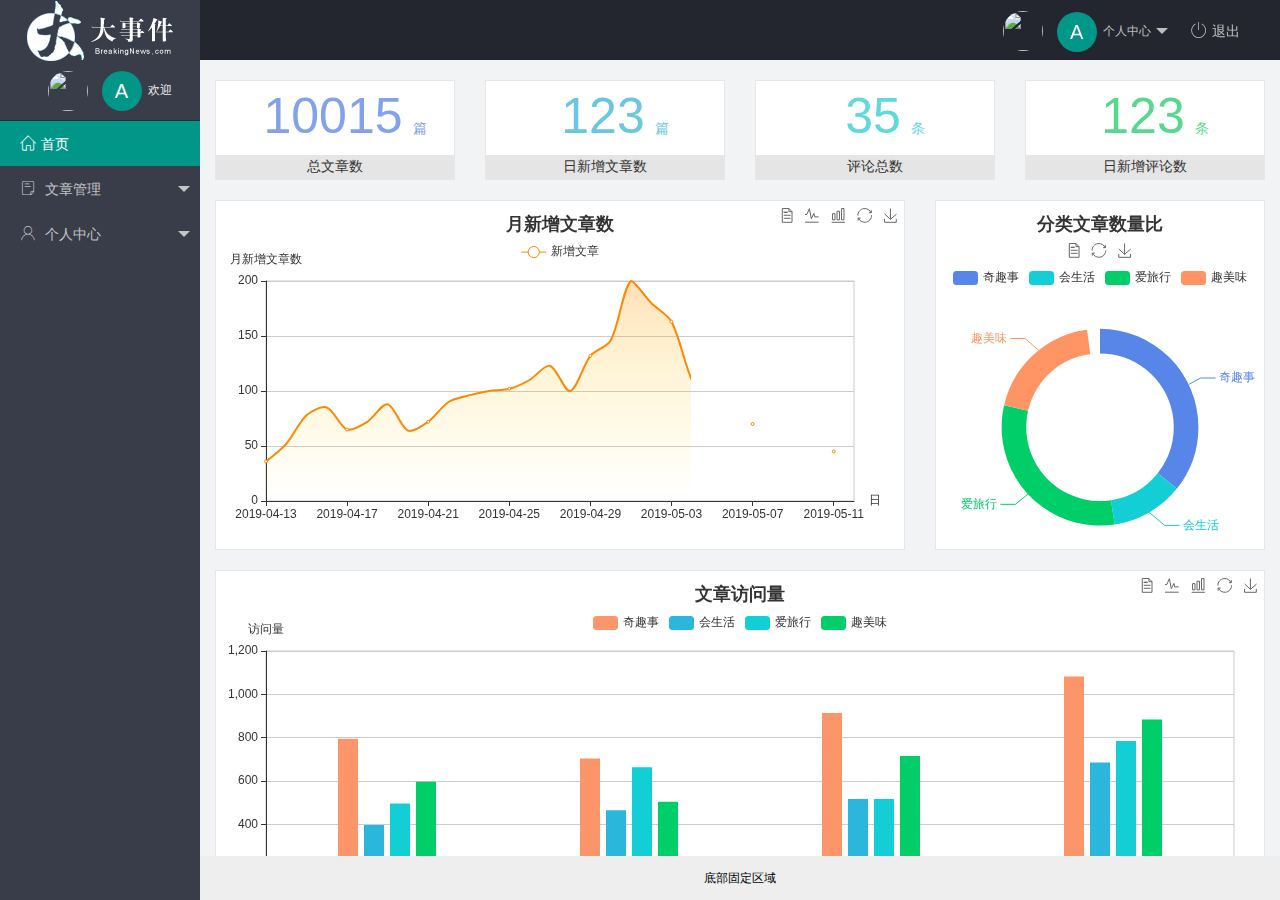
==== commit b297d700: "完成个人中心开发" ====
--- a/index.html
+++ b/index.html
@@ -24,9 +24,9 @@
             个人中心
           </a>
           <dl class="layui-nav-child">
-            <dd><a href="">基本资料</a></dd>
-            <dd><a href="">更换头像</a></dd>
-            <dd><a href="">重置密码</a></dd>
+            <dd><a href="/user/user_info.html" target="fm">基本资料</a></dd>
+            <dd><a href="/user/user_avatar.html"target="fm">更换头像</a></dd>
+            <dd><a href="/user/user_pwd.html"target="fm">重置密码</a></dd>
           </dl>
         </li>
         <li class="layui-nav-item">
@@ -63,11 +63,11 @@
             <a href="javascript:;"><span class="iconfont icon-user"></span>
               个人中心</a>
             <dl class="layui-nav-child">
-              <dd><a href="javascript:;"><i class="layui-icon layui-icon-app"></i>
+              <dd><a href="/user/user_info.html" target="fm"><i class="layui-icon layui-icon-app"></i>
                  基本资料</a></dd>
-              <dd><a href="javascript:;"><i class="layui-icon layui-icon-app"></i> 
+              <dd><a href="/user/user_avatar.html" target="fm"><i class="layui-icon layui-icon-app"></i> 
                 更换头像</a></dd>
-              <dd><a href=""><i class="layui-icon layui-icon-app"></i> 
+              <dd><a href="/user/user_pwd.html" target="fm"><i class="layui-icon layui-icon-app"></i> 
                 更改密码</a></dd>
             </dl>
           </li>
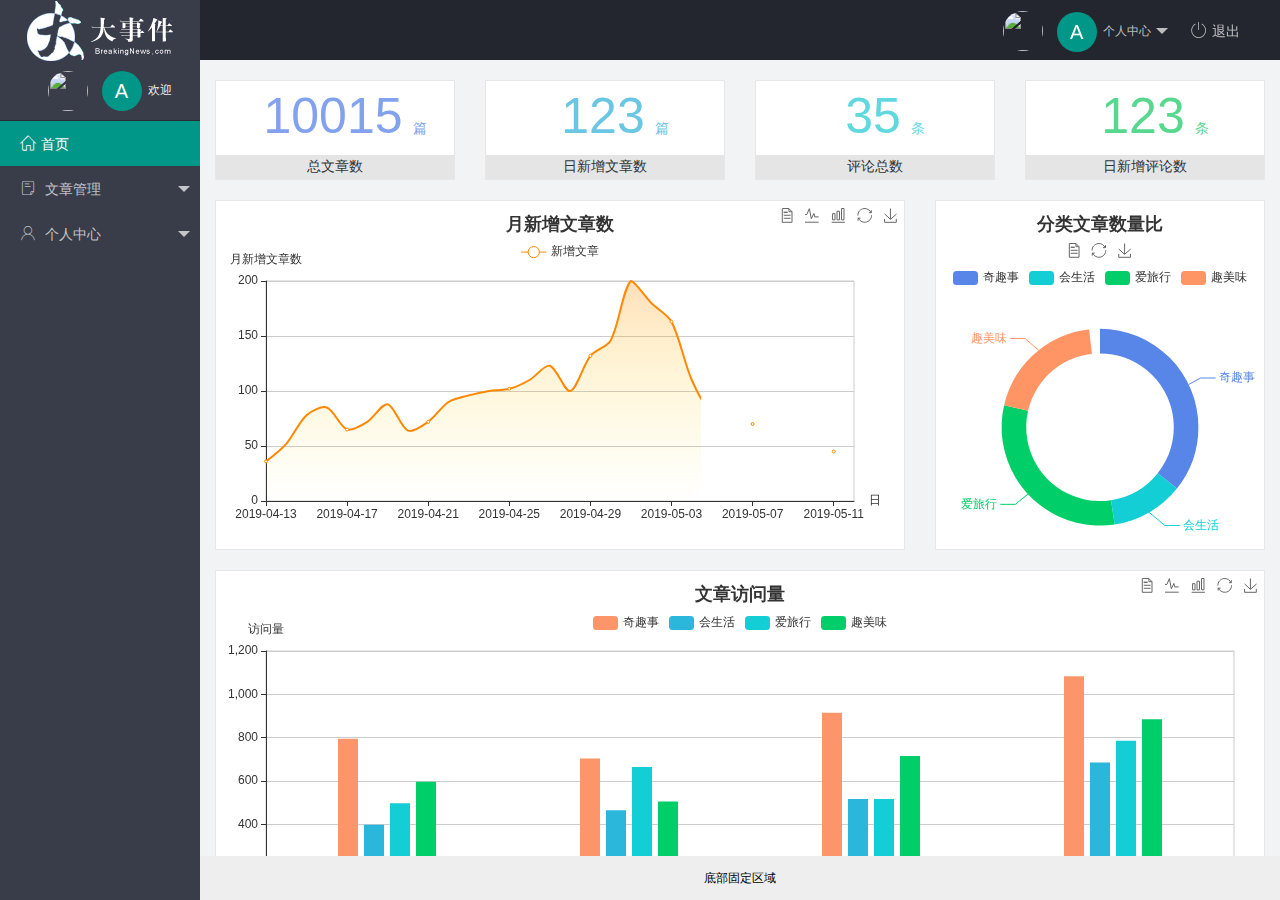
==== commit a9669f63: "完成文章操作" ====
--- a/index.html
+++ b/index.html
@@ -46,16 +46,16 @@
         <ul class="layui-nav layui-nav-tree" lay-shrink="all">
           <li class="layui-nav-item layui-this"><a href="/home/dashboard.html" target="fm"> <span class="iconfont icon-home"></span>首页</a></li>
           <li class="layui-nav-item ">
-            <a class="" href="javascript:;"><span class="iconfont icon-16"></span>
+            <a class="" href="javascript:;" ><span class="iconfont icon-16"></span>
               文章管理</a>
             <dl class="layui-nav-child">
-              <dd><a href="javascript:;">
+              <dd><a href="/article/arc_cate.html" target="fm"">
                 <i class="layui-icon layui-icon-app"></i>
                   文章类别
                 </a></dd>
-              <dd><a href="javascript:;"><i class="layui-icon layui-icon-app"></i> 
+              <dd><a href="/article/arc_list.html" target="fm"><i class="layui-icon layui-icon-app"></i> 
                 文章列表</a></dd>
-              <dd><a href="javascript:;"><i class="layui-icon layui-icon-app"></i> 
+              <dd><a href="/article/arc_pub.html" target="fm"><i class="layui-icon layui-icon-app"></i> 
                 发布文章</a></dd>
             </dl>
           </li>
